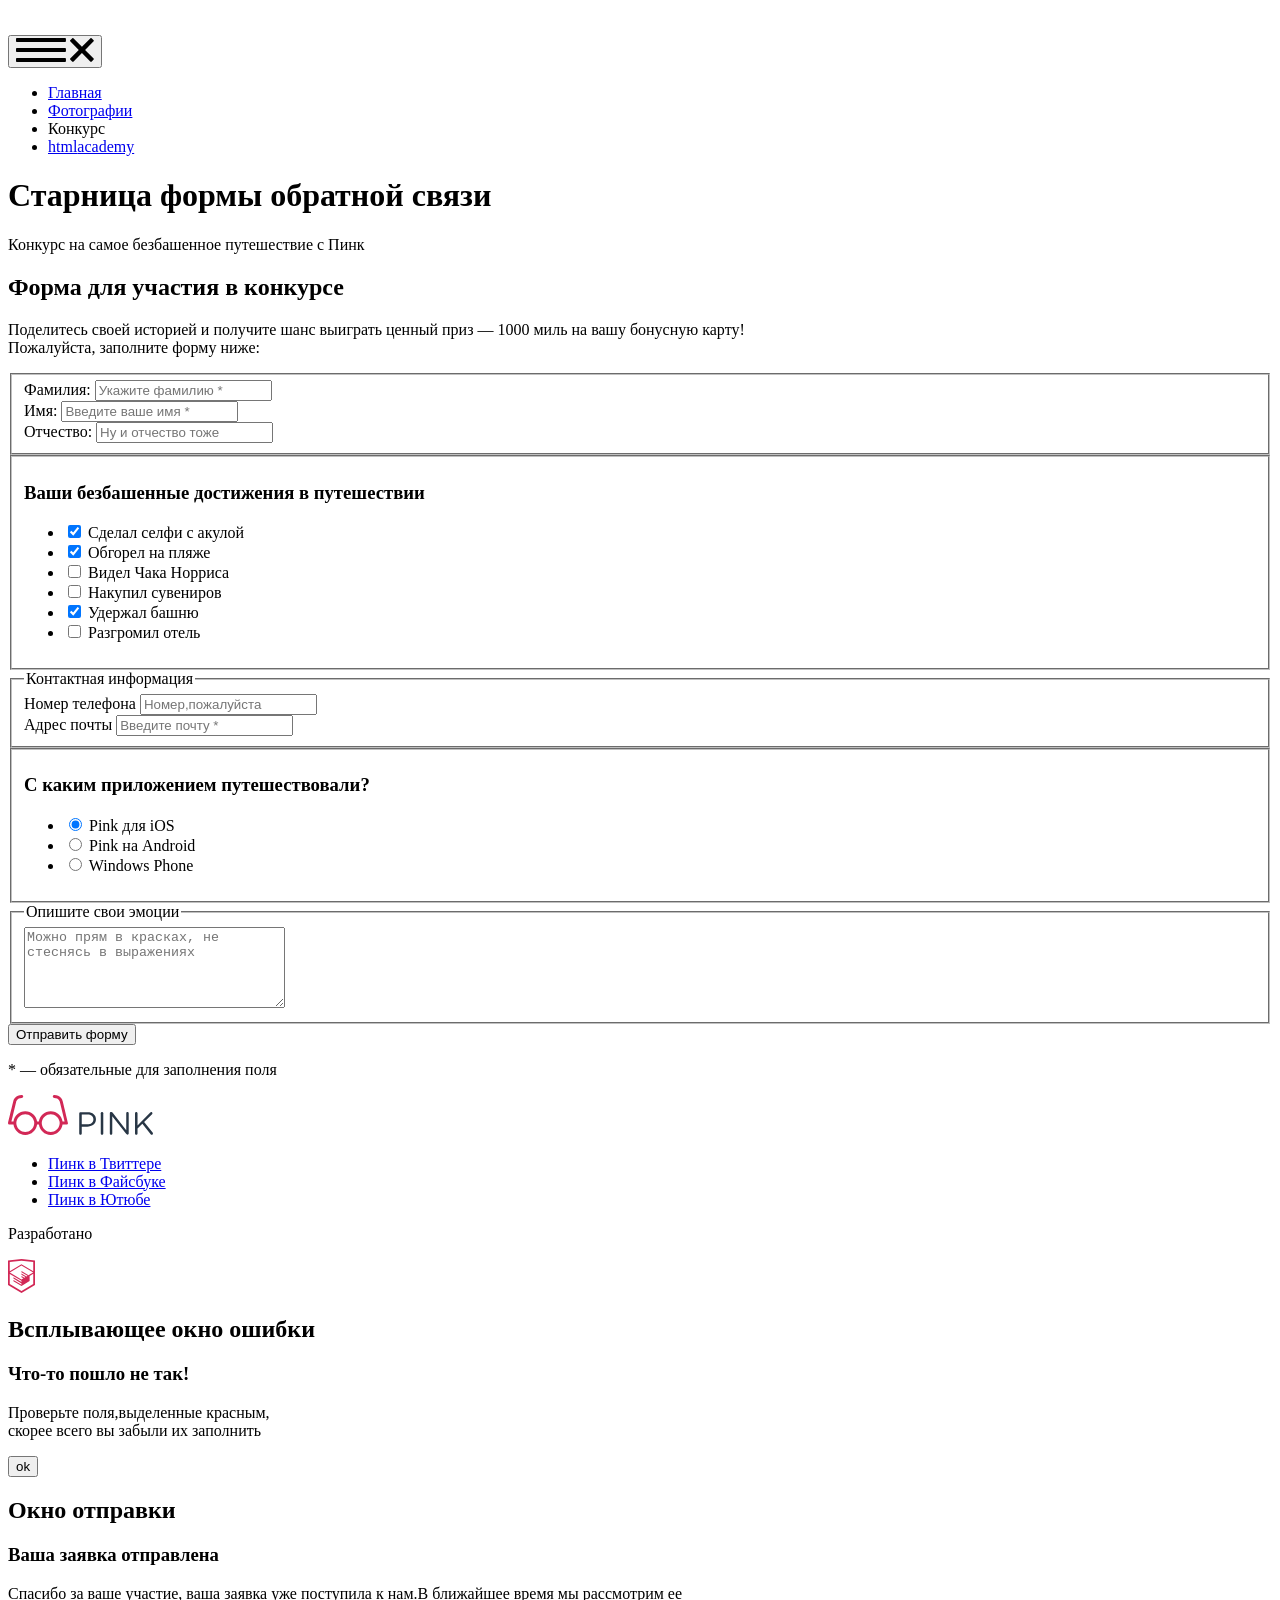
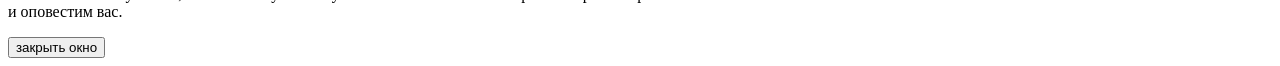
==== source/form.html @ fdbe0a0e "Ended working 0n module5-task2" ====
<!DOCTYPE html>
<html class="page" lang="ru">
    <head>
      <meta charset="UTF-8">
      <meta name="viewport" content="width=device-width, initial-scale=1">
      <title>Страница формы сайта фотоприложения для раскрашивания серых будней</title>
      <link rel="stylesheet" href="css/style.css">
    </head>
    <body class="page-body">
      <header class="page-header">
        <div class="page-header__wrapper">
          <nav class="main-nav main-nav--closed main-nav--nojs">
              <a class="main-nav__logo" href="index.html">
                <img class="page-header__img" src="img/logo-pink-white-mobile.svg" width="74" height="23" alt="Логотип Пинк сайта фотоприложения для раскрашивания серых будней">
              </a>
            <div class="main-nav__toggle-wrapper">
              <button class="main-nav__toggle" type="button">
                <svg class="mai-nav__svg main-nav__svg--burger" version="1.0" id="Layer_1" xmlns="http://www.w3.org/2000/svg" xmlns:xlink="http://www.w3.org/1999/xlink" x="0px" y="0px" width="49.945px" height="24.007px" viewBox="0 0 49.945 24.007" enable-background="new 0 0 49.945 24.007" xml:space="preserve">
                  <g id="miu">
                    <g id="editor_list_view_hambuger_menu_glyph">
                      <g>
                        <path id="path-1" d="M1.137,0C0.51,0,0,0.428,0,1.01v1.981c0,0.558,0.494,1.01,1.139,1.01h47.671 c0.628,0,1.138-0.428,1.138-1.01V1.01c0-0.558-0.494-1.01-1.138-1.01H1.137z M1.137,10.003C0.51,10.003,0,10.431,0,11.013v1.98 c0,0.557,0.494,1.01,1.139,1.01h47.671c0.628,0,1.138-0.428,1.138-1.01v-1.98c0-0.558-0.494-1.01-1.138-1.01H1.137z M1.137,20.005C0.51,20.005,0,20.434,0,21.016v1.981c0,0.557,0.494,1.01,1.139,1.01h47.671c0.628,0,1.138-0.428,1.138-1.01 v-1.981c0-0.558-0.494-1.011-1.138-1.011H1.137z"/>
                      </g>
                    </g>
                  </g>
                </svg>
                <svg class="main-nav__svg main-nav__svg--cross" version="1.0" id="Layer_1" xmlns="http://www.w3.org/2000/svg" xmlns:xlink="http://www.w3.org/1999/xlink" x="0px" y="0px" width="23.867px" height="23.867px" viewBox="0 0 23.867 23.867" enable-background="new 0 0 23.867 23.867" xml:space="preserve">
                  <path d="M15.087,11.933l8.56-8.559c0.293-0.293,0.293-0.768,0-1.061L21.554,0.22C21.414,0.079,21.223,0,21.023,0 c-0.199,0-0.391,0.079-0.529,0.22l-8.561,8.56l-8.56-8.56c-0.282-0.282-0.78-0.282-1.061,0L0.22,2.313 c-0.293,0.293-0.293,0.768,0,1.061l8.56,8.559l-8.56,8.559c-0.293,0.293-0.293,0.768,0,1.062l2.093,2.094 c0.141,0.142,0.331,0.22,0.53,0.22c0.199,0,0.39-0.078,0.53-0.22l8.561-8.56l8.56,8.56c0.141,0.142,0.332,0.22,0.53,0.22 c0.199,0,0.39-0.078,0.53-0.22l2.093-2.094c0.293-0.294,0.293-0.769,0-1.062L15.087,11.933z"/>
                </svg>
              </button>
            </div>
            <div class="main-nav__list-wrapper">
              <ul class="main-nav__list">
                  <li class="main-nav__item">
                    <a class="main-nav__link" href="index.html">Главная</a>
                  </li>
                  <li class="main-nav__item">
                    <a class="main-nav__link" href="photo.html">Фотографии</a>
                  </li>
                  <li class="main-nav__item">
                    <a class="main-nav__link main-nav__link--active">Конкурс</a>
                  </li>
                  <li class="main-nav__item">
                    <a class="main-nav__link" href="https://htmlacademy.ru/study"><abbr class="main-nav__abbreviation">html</abbr>academy</a>
                  </li>
              </ul>
            </div>
          </nav>
        </div>
      </header>
      <main class="page-main">
        <h1 class="visually-hidden"> Старница формы обратной связи</h1>
          <div class="page-main__intro intro intro-photo">
            <p class="intro__slogan intro-slogan-form">Конкурс на самое безбашенное путешествие с Пинк</p>
          </div>
          <section class="page-main__form-group">
              <div class="page-main__form-wrapper container">
                <h2 class="visually-hidden">Форма для участия в конкурсе</h2>
                <p class="page-main__text">Поделитесь своей историей и получите шанс выиграть ценный приз — 1000 миль на вашу бонусную карту!<br class="page-main__transfer"><span class="page-main__application">Пожалуйста, заполните форму ниже:</span></p>
                <form class="page-main__form form" action="https://echo.htmlacademy.ru" method="post">
                    <fieldset class="form__group">
                        <div class="form__division">
                          <label class="form__label" for="user-surname">Фамилия:</label>
                          <input class="form__input input-field" id="user-surname" type="text" name="user-surname" placeholder="Укажите фамилию *" required>
                        </div>
                        <div class="form__division">
                          <label class="form__label" for="user-name">Имя:</label>
                          <input class="form__input input-field" id="user-name" type="text" name="user-name" placeholder="Введите ваше имя *" required>
                        </div>
                        <div class="form__division">
                          <label class="form__label" for="second-name">Отчество:</label>
                          <input class="form__input input-field" id="second-name" type="text"  name="second-name" placeholder="Ну и отчество тоже">
                        </div>
                    </fieldset>
                    <fieldset class="form__checkbox">
                        <h3 class="form__legend"><span class="form__legend--bg">Ваши безбашенные достижения в путешествии</span></h3>
                        <ul class="form__checkbox-list">
                            <li class="form__checkbox-item">
                              <input class="form__checkbox-input visually-hidden" type="checkbox" id="did-selfi" checked>
                              <label class="form__checkbox-label" for="did-selfi">Сделал селфи с акулой</label>
                            </li>
                            <li class="form__checkbox-item">
                              <input class="form__checkbox-input visually-hidden" type="checkbox" name="text" id="tanned" checked>
                              <label class="form__checkbox-label" for="tanned">Обгорел на пляже</label>
                            </li>
                            <li class="form__checkbox-item">
                              <input class="form__checkbox-input visually-hidden" type="checkbox" name="text" id="saw-chak">
                              <label class="form__checkbox-label" for="saw-chak">Видел Чака Норриса</label>
                            </li>
                            <li class="form__checkbox-item">
                              <input class="form__checkbox-input visually-hidden" type="checkbox" name="text" id="bought-gifts">
                              <label class="form__checkbox-label" for="bought-gifts">Накупил сувениров</label>
                            </li>
                            <li class="form__checkbox-item">
                              <input class="form__checkbox-input visually-hidden" type="checkbox" name="text" id="kept-tower" checked>
                              <label class="form__checkbox-label" for="kept-tower">Удержал башню</label>
                            </li>
                            <li class="form__checkbox-item">
                              <input class="form__checkbox-input visually-hidden" type="checkbox" name="text" id="broke-hotel">
                              <label class="form__checkbox-label" for="broke-hotel">Разгромил отель</label>
                            </li>
                        </ul>
                    </fieldset>
                    <fieldset class="form__login">
                        <legend class="form__legend form__login-legend">Контактная информация</legend>
                        <div class="form__login-wrapper">
                          <div class="form__login-division">
                            <label class="form__login-label" for="phone-number">Номер телефона</label>
                            <input class="form__login-input input-field" id="phone-number" type="tel" name="phonenumber" placeholder="Номер,пожалуйста">
                          </div>
                          <div class="form__login-division">
                            <label class="form__login-label" for="email-address">Адрес почты</label>
                            <input class="form__login-input input-field" id="email-address" type="email" name="emailaddress" placeholder="Введите почту *" required>
                          </div>
                        </div>
                    </fieldset>
                    <fieldset class="form__radio">
                        <h3 class="form__legend"><span class="form__legend--bg">С каким приложением путешествовали?</span></h3>
                        <ul class="form__radio-list">
                            <li class="form__radio-item">
                              <input class="form__radio-input visually-hidden" type="radio" name="pink-app" id="pink-for-ios" checked>
                              <label class="form__radio-label" for="pink-for-ios">Pink для iOS</label>
                            </li>
                            <li class="form__radio-item">
                              <input class="form__radio-input visually-hidden" type="radio" name="pink-app" id="pink-android">
                              <label class="form__radio-label" for="pink-android">Pink на Android</label>
                            </li>
                            <li class="form__radio-item">
                              <input class="form__radio-input visually-hidden" type="radio" name="pink-app" id="windows-pink">
                              <label class="form__radio-label" for="windows-pink">Windows Phone</label>
                            </li>
                        </ul>
                    </fieldset>
                    <fieldset class="form__textarea">
                        <legend class="form__legend">Опишите свои эмоции</legend>
                        <textarea class="form__input-textarea" rows="5" cols="30" name="comment-field"  placeholder="Можно прям в красках, не стеснясь в выражениях"></textarea>
                    </fieldset>
                    <div class="form__button-wrapper">
                      <button class="form__button" type="submit">Отправить форму</button>
                      <p class="form__required">* — обязательные <span class="form__required-hidden">для заполнения</span> поля</p>
                    </div>
                </form>
              </div>
          </section>
      </main>
      <footer class="page-main__footer page-footer container">
          <div class="wrapper-bottom">
            <div class="page-footer__logo">
              <a class="page-footer__logo-link" href="#">
                <img class="page-footer__logo-img" src="img/logo-pink-blue-mobile.svg" width="145" height="40" alt="Логотип компании Пинк">
              </a>
            </div>
            <div class="social">
              <ul class="social__list">
                <li class="social__item">
                  <a class="social__link social__link--twitter" href="#">
                    <span class="visually-hidden">Пинк в Твиттере</span>
                  </a>
                </li>
                <li class="social__item">
                  <a class="social__link social__link--facebook" href="#">
                    <span class="visually-hidden">Пинк в Файсбуке</span>
                  </a>
                </li>
                <li class="social__item">
                  <a class="social__link social__link--youtube" href="#">
                    <span class="visually-hidden">Пинк в Ютюбе</span>
                  </a>
                </li>
              </ul>
            </div>
            <div class="page-footer__copyright copyright">
              <p class="copyright__text">Разработано</p>
              <a class="copyright__link" href="https://htmlacademy.ru/intensive/adaptive">
                <img class="copyright__img" src="img/htmlacademy-pink.svg" width="27" height="34" alt="Логотип htmlacademy">
              </a>
            </div>
          </div>
        </div>
      </footer>

      <section class="modal-popup modal-popup--failure">
        <h2 class="visually-hidden">Всплывающее окно ошибки</h2>
        <h3 class="modal-popup__title">Что-то пошло не так!</h3>
        <p class="modal-popup__text">Проверьте поля,выделенные красным,<br>скорее всего вы забыли их заполнить</p>
        <div class="modal-popup__wrapper modal-popup__wrapper--failure">
          <button class="modal-popup__button modal-popup__button--failure" type="button">ok</button>
        </div>
      </section>

      <section class="modal-popup modal-popup--success">
        <h2 class="visually-hidden">Окно отправки</h2>
        <h3 class="modal-popup__title modal-popup__title--success">Ваша заявка отправлена</h3>
        <p class="modal-popup__text modal-popup__text--success">Спасибо за ваше участие, ваша заявка уже поступила к нам.В ближайшее время мы рассмотрим ее <br>и оповестим вас.</p>
        <div class="modal-popup__wrapper modal-popup__wrapper--success">
          <button class="modal-popup__button" type="button">закрыть окно</button>
        </div>
      </section>
      <script src="js/script-menu.js"></script>
    </body>
</html>
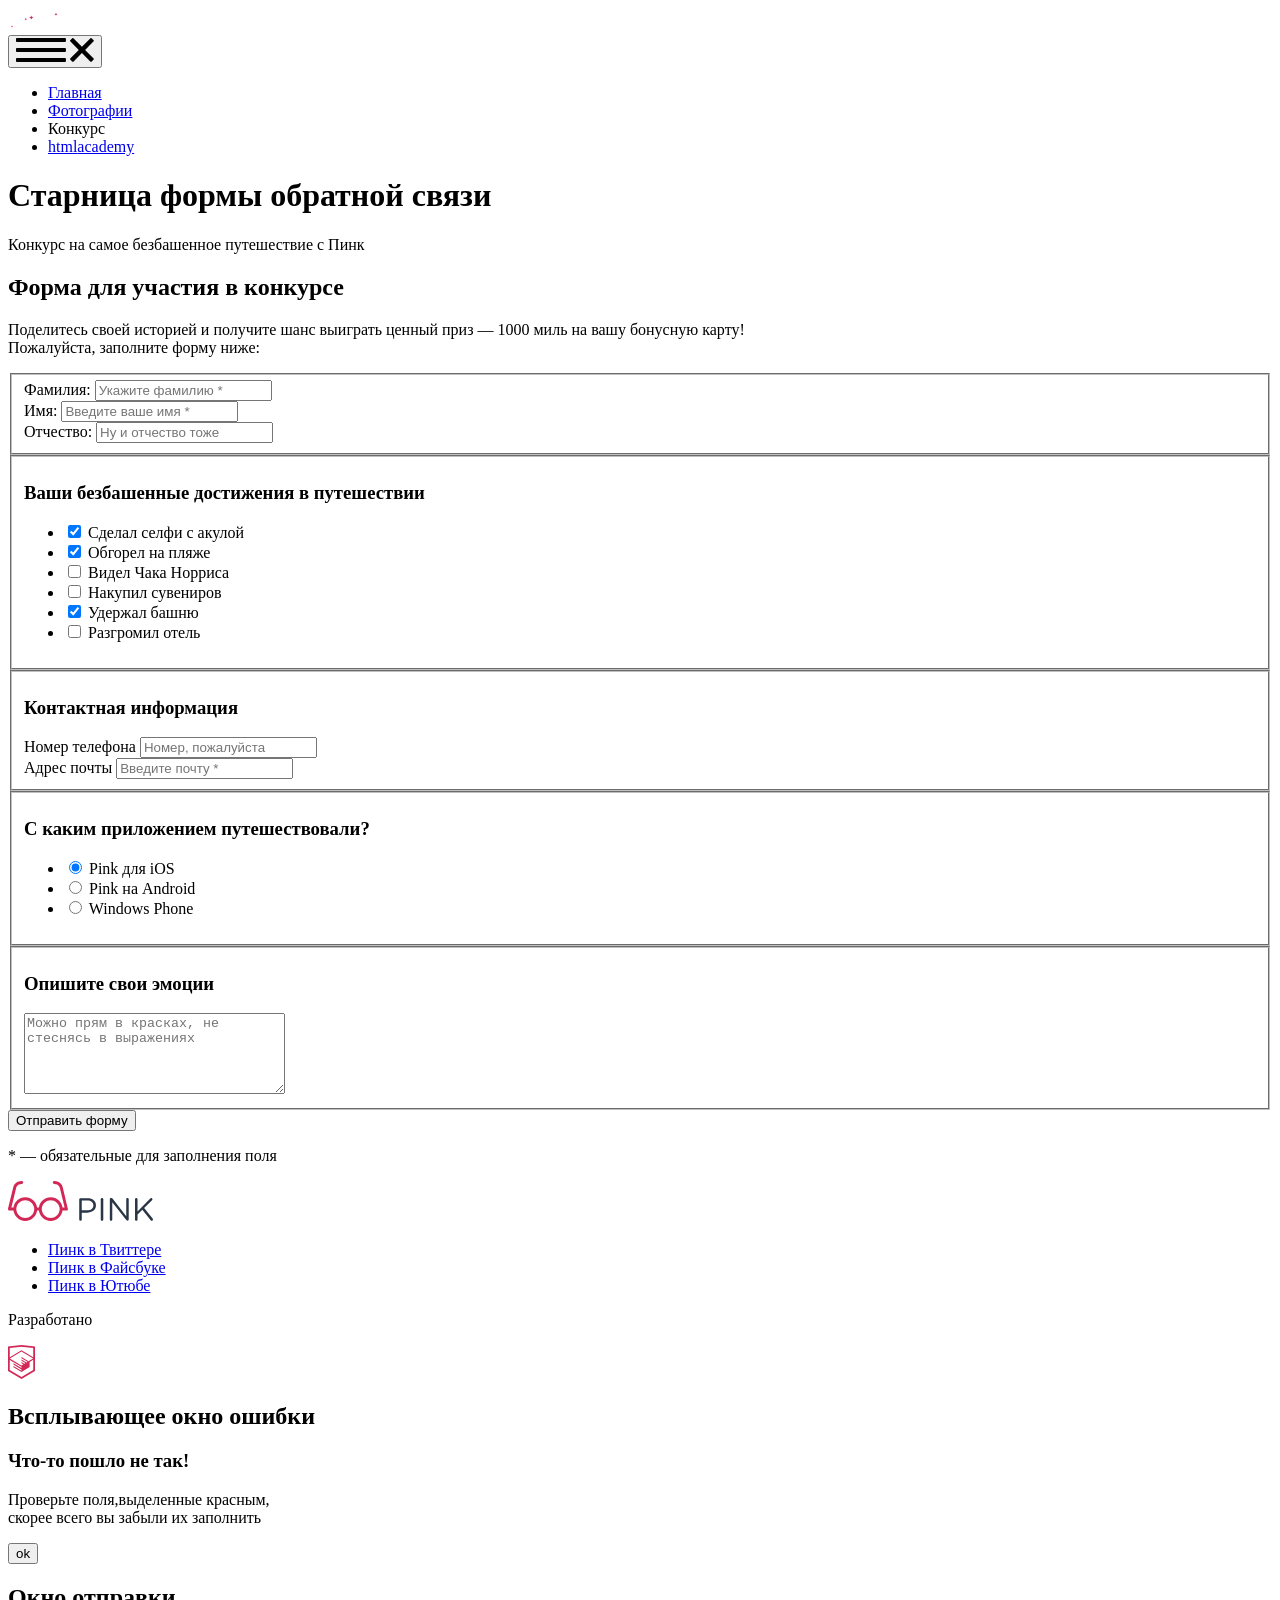
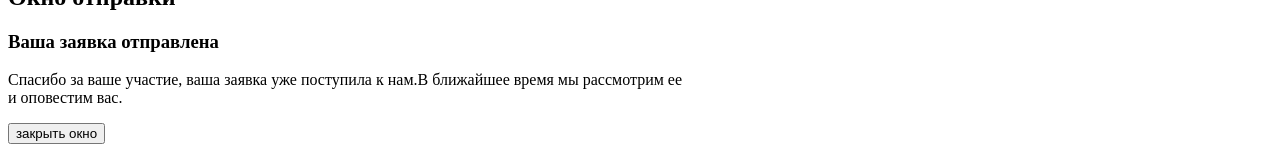
==== commit 565de5dd: "Started working on task6" ====
--- a/source/form.html
+++ b/source/form.html
@@ -10,9 +10,13 @@
       <header class="page-header">
         <div class="page-header__wrapper">
           <nav class="main-nav main-nav--closed main-nav--nojs">
-              <a class="main-nav__logo" href="index.html">
-                <img class="page-header__img" src="img/logo-pink-white-mobile.svg" width="74" height="23" alt="Логотип Пинк сайта фотоприложения для раскрашивания серых будней">
-              </a>
+            <a class="main-nav__logo">
+              <picture>
+                <source media="(min-width: 960px)" srcset="img/logo-pink-white-desktop.svg">
+                <source media="(min-width: 660px)" srcset="img/logo-pink-white-tablet.svg">
+                <img class="main-nav__logo-img" src="img/logo-pink-white-mobile.svg" width="74" height="23" alt="Логотип Пинк сайта фотоприложения для раскрашивания серых будней">
+              </picture>
+            </a>
             <div class="main-nav__toggle-wrapper">
               <button class="main-nav__toggle" type="button">
                 <svg class="mai-nav__svg main-nav__svg--burger" version="1.0" id="Layer_1" xmlns="http://www.w3.org/2000/svg" xmlns:xlink="http://www.w3.org/1999/xlink" x="0px" y="0px" width="49.945px" height="24.007px" viewBox="0 0 49.945 24.007" enable-background="new 0 0 49.945 24.007" xml:space="preserve">
@@ -102,11 +106,11 @@
                         </ul>
                     </fieldset>
                     <fieldset class="form__login">
-                        <legend class="form__legend form__login-legend">Контактная информация</legend>
+                        <h3 class="form__legend form__login-legend">Контактная информация</h3>
                         <div class="form__login-wrapper">
                           <div class="form__login-division">
                             <label class="form__login-label" for="phone-number">Номер телефона</label>
-                            <input class="form__login-input input-field" id="phone-number" type="tel" name="phonenumber" placeholder="Номер,пожалуйста">
+                            <input class="form__login-input input-field" id="phone-number" type="tel" name="phonenumber" placeholder="Номер, пожалуйста">
                           </div>
                           <div class="form__login-division">
                             <label class="form__login-label" for="email-address">Адрес почты</label>
@@ -132,7 +136,7 @@
                         </ul>
                     </fieldset>
                     <fieldset class="form__textarea">
-                        <legend class="form__legend">Опишите свои эмоции</legend>
+                        <h3 class="form__legend">Опишите свои эмоции</h3>
                         <textarea class="form__input-textarea" rows="5" cols="30" name="comment-field"  placeholder="Можно прям в красках, не стеснясь в выражениях"></textarea>
                     </fieldset>
                     <div class="form__button-wrapper">
@@ -143,7 +147,7 @@
               </div>
           </section>
       </main>
-      <footer class="page-main__footer page-footer container">
+      <footer class="page-footer container">
           <div class="wrapper-bottom">
             <div class="page-footer__logo">
               <a class="page-footer__logo-link" href="#">
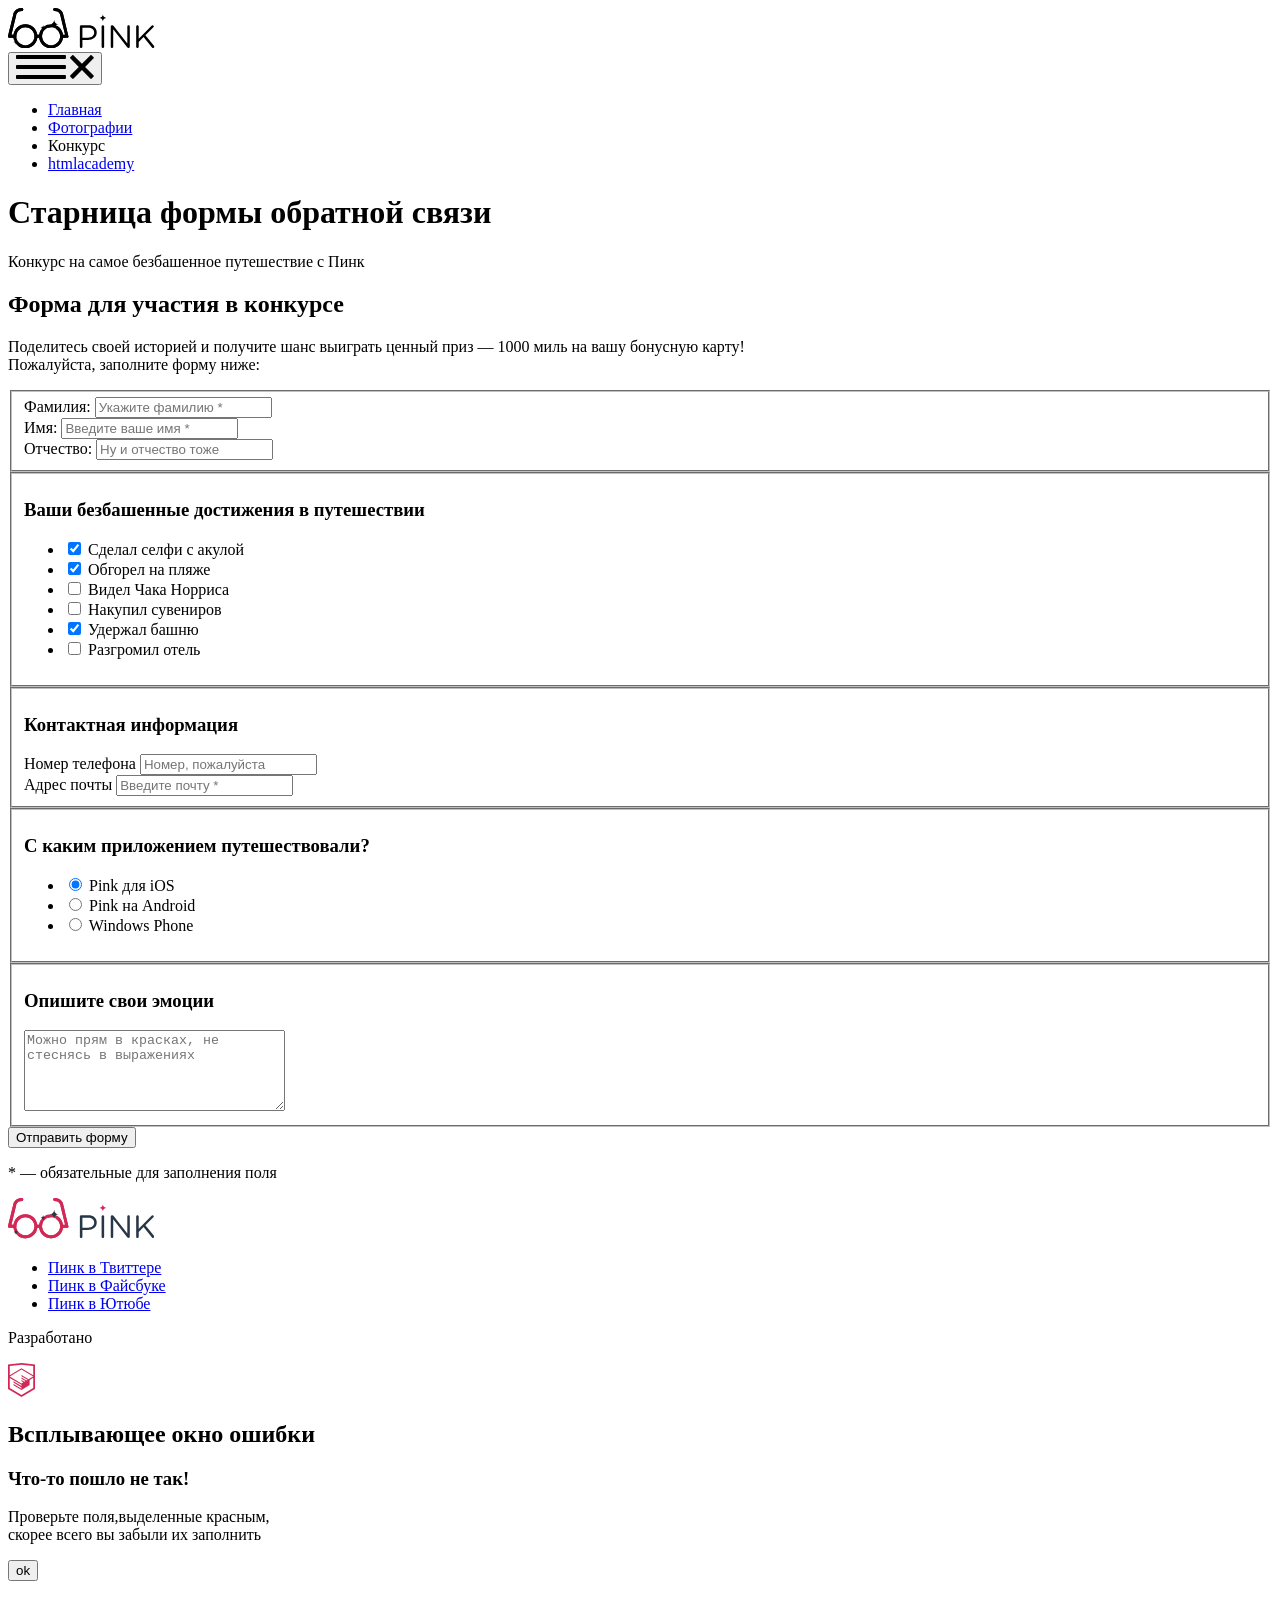
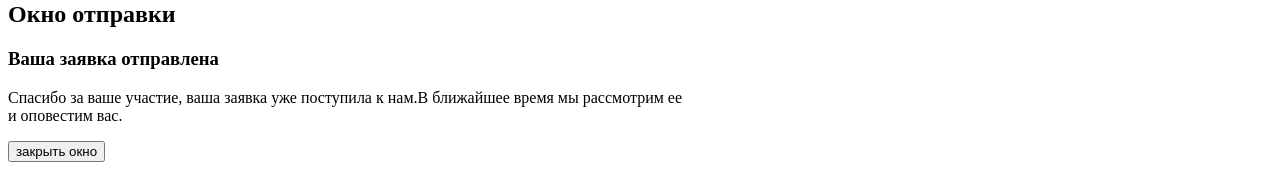
==== commit d09ef786: "Fixed main-nav logo svg" ====
--- a/source/form.html
+++ b/source/form.html
@@ -11,15 +11,34 @@
         <div class="page-header__wrapper">
           <nav class="main-nav main-nav--closed main-nav--nojs">
             <a class="main-nav__logo">
-              <picture>
-                <source media="(min-width: 960px)" srcset="img/logo-pink-white-desktop.svg">
-                <source media="(min-width: 660px)" srcset="img/logo-pink-white-tablet.svg">
-                <img class="main-nav__logo-img" src="img/logo-pink-white-mobile.svg" width="74" height="23" alt="Логотип Пинк сайта фотоприложения для раскрашивания серых будней">
-              </picture>
+              <svg class="logo" xmlns="http://www.w3.org/2000/svg" width="147" height="40" viewBox="0 0 147 40">
+                <g class="logo__sign">
+                  <path d="M71.874,18.661c0-0.708,0.58-1.288,1.256-1.288h7.18c5.087,0,8.436,2.704,8.436,7.146v0.064 c0,4.861-4.057,7.373-8.854,7.373h-5.475v6.825c0,0.708-0.58,1.288-1.288,1.288c-0.676,0-1.256-0.58-1.256-1.288V18.661z M79.988,29.641c3.734,0,6.182-1.996,6.182-4.959v-0.063c0-3.22-2.414-4.894-6.053-4.894h-5.699v9.917H79.988L79.988,29.641z"></path>
+                  <path d="M93.603,18.5c0-0.708,0.579-1.288,1.255-1.288c0.709,0,1.288,0.58,1.288,1.288v20.283 c0,0.708-0.579,1.287-1.288,1.287c-0.676,0-1.255-0.579-1.255-1.287V18.5z"></path>
+                  <path d="M102.744,18.532c0-0.676,0.58-1.256,1.256-1.256h0.354c0.58,0,0.935,0.29,1.288,0.74l13.684,17.45V18.468 c0-0.676,0.547-1.256,1.256-1.256c0.676,0,1.224,0.58,1.224,1.256v20.349c0,0.676-0.481,1.19-1.158,1.19h-0.129c-0.548,0-0.935-0.321-1.319-0.772l-13.975-17.868v17.45c0,0.676-0.547,1.256-1.256,1.256c-0.676,0-1.223-0.58-1.223-1.256V18.532 H102.744z"></path>
+                  <path d="M128.173,18.5c0-0.708,0.58-1.288,1.257-1.288c0.708,0,1.286,0.58,1.286,1.288v12.331l12.848-13.168 c0.29-0.257,0.579-0.451,0.998-0.451c0.676,0,1.225,0.612,1.225,1.256c0,0.354-0.162,0.644-0.42,0.901l-7.984,7.92l8.564,10.561 c0.225,0.291,0.354,0.547,0.354,0.935c0,0.676-0.578,1.288-1.286,1.288c-0.483,0-0.806-0.258-1.03-0.58l-8.402-10.463l-4.863,4.861 v4.894c0,0.708-0.578,1.288-1.286,1.288c-0.677,0-1.257-0.58-1.257-1.288V18.5H128.173z"></path>
+                </g>
+                <g class="logo__star">
+                  <path d="M98.498,9.875c-2.002,0-3.623-1.623-3.623-3.624c0,2.001-1.623,3.624-3.625,3.624 c2.002,0,3.625,1.623,3.625,3.624C94.875,11.498,96.496,9.875,98.498,9.875z"></path>
+                </g>
+                <g class="logo__glasses">
+                  <path class="logo__glasses" d="M60.498,28.266"></path>
+                  <path class="logo__glasses" d="M60.462,28.016c-0.002-0.009-5.175-21.365-5.175-21.365C54.926,4.303,52.694,0,46.688,0 c-0.829,0-1.5,0.671-1.5,1.5s0.671,1.5,1.5,1.5c4.856,0,5.575,3.729,5.639,4.143l4.767,19.701h-2.073 c-0.742-5.927-5.802-10.531-11.927-10.531s-11.186,4.604-11.927,10.531h-1.82c-0.741-5.927-5.802-10.531-11.927-10.531 S6.235,20.917,5.493,26.844H3.42L8.187,7.143C8.25,6.729,8.97,3,13.826,3c0.829,0,1.5-0.671,1.5-1.5S14.655,0,13.826,0 C7.82,0,5.588,4.303,5.227,6.651c0,0-5.173,21.356-5.175,21.365c-0.266,1.109,0.531,1.826,1.426,1.826 c0.012,0,0.023,0.004,0.036,0.004h3.982c0.741,5.926,5.802,10.53,11.927,10.53s11.185-4.604,11.927-10.53h1.814 c0.742,5.926,5.802,10.53,11.927,10.53s11.186-4.604,11.927-10.53H59c0.012,0,0.023-0.004,0.036-0.004 C59.931,29.842,60.728,29.125,60.462,28.016z M26.315,29.844c-0.715,4.272-4.421,7.531-8.896,7.531c-4.475,0-8.18-3.259-8.896-7.531 c-0.082-0.488-0.135-0.988-0.135-1.5s0.053-1.011,0.135-1.5c0.715-4.271,4.421-7.531,8.896-7.531c4.475,0,8.18,3.26,8.896,7.531 c0.082,0.489,0.135,0.988,0.135,1.5S26.397,29.355,26.315,29.844z M51.99,29.844c-0.716,4.272-4.421,7.531-8.896,7.531 c-4.475,0-8.181-3.259-8.896-7.531c-0.082-0.488-0.135-0.988-0.135-1.5s0.053-1.011,0.135-1.5c0.716-4.271,4.421-7.531,8.896-7.531 c4.475,0,8.181,3.26,8.896,7.531c0.082,0.489,0.135,0.988,0.135,1.5S52.072,29.355,51.99,29.844z"></path>
+                </g>
+                <g class="logo__glasses-crop">
+                  <path d="M43.094,19.313c0.246,0,0.489,0.014,0.73,0.033c-0.437-0.728-1.227-1.221-2.136-1.221 c-0.877,0-1.614-0.568-1.884-1.354c-0.727,0.208-1.425,0.482-2.089,0.816c0.062,0.017,0.122,0.038,0.188,0.038c1.104,0,2,0.896,2,2 c0,0.096-0.015,0.188-0.028,0.281C40.875,19.524,41.959,19.313,43.094,19.313z"></path>
+                  <path d="M60.462,28.016c-0.002-0.009-5.175-21.365-5.175-21.365C54.926,4.303,52.694,0,46.688,0 c-0.829,0-1.5,0.671-1.5,1.5s0.671,1.5,1.5,1.5c4.856,0,5.575,3.729,5.639,4.143l4.767,19.701h-2.073 c-0.445-3.557-2.453-6.628-5.305-8.522c-0.897,0.379-1.529,1.269-1.529,2.303c0,0.088-0.015,0.171-0.026,0.256 c1.991,1.358,3.415,3.489,3.829,5.964c0.082,0.489,0.135,0.988,0.135,1.5s-0.053,1.012-0.135,1.5 c-0.716,4.272-4.421,7.531-8.896,7.531c-4.475,0-8.181-3.259-8.896-7.531c-0.082-0.488-0.135-0.988-0.135-1.5 s0.053-1.011,0.135-1.5c0.147-0.878,0.427-1.711,0.808-2.483c-1.034-0.078-1.852-0.932-1.852-1.985 c0-0.189-0.077-0.357-0.192-0.489c-0.938,1.469-1.569,3.15-1.795,4.958h-1.82c-0.741-5.927-5.802-10.531-11.927-10.531 S6.235,20.917,5.493,26.844H3.42L8.187,7.143C8.25,6.729,8.97,3,13.826,3c0.829,0,1.5-0.671,1.5-1.5S14.655,0,13.826,0 C7.82,0,5.588,4.303,5.227,6.651c0,0-5.173,21.356-5.175,21.365c-0.266,1.109,0.531,1.826,1.426,1.826 c0.012,0,0.023,0.004,0.036,0.004h3.982c0.079,0.628,0.215,1.237,0.387,1.831c0.059-0.106,0.102-0.224,0.102-0.354 c0-1.104,0.896-2,2-2c0.166,0,0.324,0.025,0.478,0.063c-0.043-0.343-0.074-0.688-0.074-1.042c0-0.512,0.053-1.011,0.135-1.5 c0.715-4.271,4.421-7.531,8.896-7.531s8.18,3.26,8.896,7.531c0.082,0.489,0.135,0.988,0.135,1.5s-0.053,1.012-0.135,1.5 c-0.715,4.272-4.421,7.531-8.896,7.531c-2.022,0-3.883-0.67-5.386-1.794c-0.35,0.302-0.8,0.491-1.299,0.491 c-0.413,0-0.749,0.336-0.749,0.748c0,0.29-0.065,0.564-0.176,0.812c2.075,1.708,4.722,2.743,7.614,2.743 c6.125,0,11.185-4.604,11.927-10.53h1.814c0.742,5.926,5.802,10.53,11.927,10.53s11.186-4.604,11.927-10.53H59 c0.012,0,0.023-0.004,0.036-0.004C59.931,29.842,60.728,29.125,60.462,28.016z"></path>
+                </g>
+                <g class="logo__stars">
+                  <path d="M50.686,16.125c-2.485,0-4.499-2.014-4.499-4.499c0,2.485-2.014,4.499-4.499,4.499 c2.485,0,4.499,2.014,4.499,4.499C46.187,18.139,48.2,16.125,50.686,16.125z"></path>
+                  <path d="M37.904,19.626c-1.519,0-2.749-1.23-2.749-2.749c0,1.519-1.23,2.749-2.749,2.749 c1.519,0,2.749,1.229,2.749,2.749C35.155,20.855,36.386,19.626,37.904,19.626z"></path>
+                  <path d="M10.734,34.072c-1.519,0-2.749-1.23-2.749-2.75c0,1.52-1.23,2.75-2.749,2.75 c1.519,0,2.749,1.229,2.749,2.748C7.985,35.303,9.215,34.072,10.734,34.072z"></path>
+                </g>
+              </svg>
             </a>
             <div class="main-nav__toggle-wrapper">
               <button class="main-nav__toggle" type="button">
-                <svg class="mai-nav__svg main-nav__svg--burger" version="1.0" id="Layer_1" xmlns="http://www.w3.org/2000/svg" xmlns:xlink="http://www.w3.org/1999/xlink" x="0px" y="0px" width="49.945px" height="24.007px" viewBox="0 0 49.945 24.007" enable-background="new 0 0 49.945 24.007" xml:space="preserve">
+                <svg class="main-nav__svg main-nav__svg--burger" version="1.0" id="Layer_1" xmlns="http://www.w3.org/2000/svg" xmlns:xlink="http://www.w3.org/1999/xlink" x="0px" y="0px" width="49.945px" height="24.007px" viewBox="0 0 49.945 24.007" enable-background="new 0 0 49.945 24.007" xml:space="preserve">
                   <g id="miu">
                     <g id="editor_list_view_hambuger_menu_glyph">
                       <g>
@@ -77,7 +96,7 @@
                         </div>
                     </fieldset>
                     <fieldset class="form__checkbox">
-                        <h3 class="form__legend"><span class="form__legend--bg">Ваши безбашенные достижения в путешествии</span></h3>
+                        <h3 class="form__legend"><span class="form__legend-bg">Ваши безбашенные достижения в путешествии</span></h3>
                         <ul class="form__checkbox-list">
                             <li class="form__checkbox-item">
                               <input class="form__checkbox-input visually-hidden" type="checkbox" id="did-selfi" checked>
@@ -119,7 +138,7 @@
                         </div>
                     </fieldset>
                     <fieldset class="form__radio">
-                        <h3 class="form__legend"><span class="form__legend--bg">С каким приложением путешествовали?</span></h3>
+                        <h3 class="form__legend"><span class="form__legend-bg">С каким приложением путешествовали?</span></h3>
                         <ul class="form__radio-list">
                             <li class="form__radio-item">
                               <input class="form__radio-input visually-hidden" type="radio" name="pink-app" id="pink-for-ios" checked>
@@ -151,7 +170,39 @@
           <div class="wrapper-bottom">
             <div class="page-footer__logo">
               <a class="page-footer__logo-link" href="#">
-                <img class="page-footer__logo-img" src="img/logo-pink-blue-mobile.svg" width="145" height="40" alt="Логотип компании Пинк">
+                <svg class="logo-footer" xmlns="http://www.w3.org/2000/svg" xmlns:xlink="http://www.w3.org/1999/xlink" x="0px" y="0px" width="146.3px" height="40.375px" viewBox="0 0 146.3 40.375" enable-background="new 0 0 146.3 40.375" xml:space="preserve">
+                <g class="logo-footer__sign">
+                  <path fill="#283645" d="M71.874,18.661c0-0.708,0.58-1.288,1.256-1.288h7.18c5.087,0,8.436,2.704,8.436,7.146v0.063 c0,4.86-4.057,7.373-8.854,7.373h-5.475v6.825c0,0.708-0.58,1.287-1.289,1.287c-0.676,0-1.256-0.58-1.256-1.287L71.874,18.661 L71.874,18.661z M79.988,29.641c3.734,0,6.182-1.996,6.182-4.959v-0.062c0-3.221-2.414-4.894-6.053-4.894h-5.699v9.917h5.57V29.641 z"/>
+                  <path fill="#283645" d="M93.603,18.5c0-0.708,0.579-1.288,1.255-1.288c0.709,0,1.288,0.58,1.288,1.288v20.283 c0,0.708-0.579,1.287-1.288,1.287c-0.676,0-1.255-0.579-1.255-1.287V18.5z"/>
+                  <path fill="#283645" d="M102.744,18.532c0-0.676,0.58-1.256,1.256-1.256h0.354c0.58,0,0.935,0.29,1.288,0.74l13.684,17.45V18.468 c0-0.676,0.547-1.256,1.256-1.256c0.676,0,1.225,0.58,1.225,1.256v20.349c0,0.677-0.48,1.19-1.158,1.19h-0.129 c-0.548,0-0.936-0.321-1.318-0.772l-13.976-17.867v17.449c0,0.677-0.547,1.257-1.257,1.257c-0.676,0-1.223-0.58-1.223-1.257V18.532 H102.744z"/>
+                  <path fill="#283645" d="M128.173,18.5c0-0.708,0.58-1.288,1.257-1.288c0.708,0,1.286,0.58,1.286,1.288v12.331l12.848-13.168 c0.29-0.257,0.579-0.451,0.998-0.451c0.676,0,1.225,0.612,1.225,1.256c0,0.354-0.162,0.644-0.42,0.901l-7.984,7.92l8.564,10.561 c0.225,0.291,0.354,0.547,0.354,0.936c0,0.676-0.577,1.288-1.285,1.288c-0.482,0-0.807-0.259-1.03-0.58l-8.401-10.464l-4.863,4.861 v4.895c0,0.708-0.578,1.288-1.286,1.288c-0.677,0-1.257-0.58-1.257-1.288V18.5H128.173z"/>
+                </g>
+                <g class="logo-footer__star">
+                  <path fill="#D22856" d="M98.498,9.875c-2.002,0-3.623-1.623-3.623-3.624c0,2.001-1.623,3.624-3.625,3.624 c2.002,0,3.625,1.623,3.625,3.624C94.875,11.498,96.496,9.875,98.498,9.875z"/>
+                </g>
+                <g>
+                  <path fill="#D22856" d="M43.094,19.313c0.246,0,0.489,0.014,0.73,0.033c-0.437-0.728-1.227-1.221-2.136-1.221 c-0.877,0-1.614-0.568-1.884-1.354c-0.727,0.208-1.425,0.482-2.089,0.816c0.062,0.017,0.122,0.038,0.188,0.038c1.104,0,2,0.896,2,2 c0,0.096-0.015,0.188-0.028,0.281C40.875,19.524,41.959,19.313,43.094,19.313z"/>
+                  <path fill="#D22856" d="M60.462,28.016c-0.002-0.009-5.175-21.365-5.175-21.365C54.926,4.303,52.694,0,46.688,0 c-0.829,0-1.5,0.671-1.5,1.5s0.671,1.5,1.5,1.5c4.856,0,5.575,3.729,5.639,4.143l4.767,19.701h-2.073 c-0.445-3.557-2.453-6.628-5.305-8.522c-0.897,0.379-1.529,1.269-1.529,2.303c0,0.088-0.015,0.171-0.026,0.256 c1.991,1.358,3.415,3.489,3.829,5.965c0.082,0.488,0.135,0.987,0.135,1.5c0,0.512-0.053,1.012-0.135,1.5 c-0.716,4.271-4.421,7.53-8.896,7.53c-4.475,0-8.181-3.259-8.896-7.53c-0.082-0.488-0.135-0.988-0.135-1.5 c0-0.513,0.053-1.012,0.135-1.5c0.147-0.879,0.427-1.712,0.808-2.484c-1.034-0.077-1.852-0.932-1.852-1.984 c0-0.189-0.077-0.357-0.192-0.488c-0.938,1.469-1.569,3.149-1.795,4.957h-1.82c-0.741-5.927-5.802-10.531-11.927-10.531 S6.235,20.917,5.493,26.844H3.42L8.187,7.143C8.25,6.729,8.97,3,13.826,3c0.829,0,1.5-0.671,1.5-1.5S14.655,0,13.826,0 C7.82,0,5.588,4.303,5.227,6.651c0,0-5.173,21.356-5.175,21.365c-0.266,1.109,0.531,1.826,1.426,1.826 c0.012,0,0.023,0.004,0.036,0.004h3.982c0.079,0.629,0.215,1.237,0.387,1.831c0.059-0.106,0.102-0.224,0.102-0.354 c0-1.104,0.896-2,2-2c0.166,0,0.324,0.024,0.478,0.062c-0.043-0.343-0.074-0.688-0.074-1.042c0-0.512,0.053-1.011,0.135-1.5 c0.715-4.271,4.421-7.531,8.896-7.531s8.18,3.26,8.896,7.531c0.082,0.489,0.135,0.988,0.135,1.5s-0.053,1.012-0.135,1.5 c-0.715,4.272-4.421,7.531-8.896,7.531c-2.022,0-3.883-0.67-5.386-1.794c-0.35,0.302-0.8,0.491-1.299,0.491 c-0.413,0-0.749,0.336-0.749,0.748c0,0.289-0.065,0.563-0.176,0.812c2.075,1.708,4.722,2.743,7.614,2.743 c6.125,0,11.185-4.604,11.927-10.529h1.814c0.742,5.926,5.802,10.529,11.927,10.529s11.186-4.604,11.927-10.529H59 c0.012,0,0.023-0.005,0.036-0.005C59.931,29.842,60.728,29.125,60.462,28.016z"/>
+                </g>
+                <g class="logo-footer__glasses">
+                  <path fill="#D22856" d="M60.462,28.016c-0.002-0.009-5.175-21.365-5.175-21.365C54.926,4.303,52.694,0,46.688,0 c-0.829,0-1.5,0.671-1.5,1.5s0.671,1.5,1.5,1.5c4.856,0,5.575,3.729,5.639,4.143l4.767,19.701h-2.073 c-0.742-5.927-5.802-10.531-11.927-10.531s-11.186,4.604-11.927,10.531h-1.82c-0.741-5.927-5.802-10.531-11.927-10.531 S6.235,20.917,5.493,26.844H3.42L8.187,7.143C8.25,6.729,8.97,3,13.826,3c0.829,0,1.5-0.671,1.5-1.5S14.655,0,13.826,0 C7.82,0,5.588,4.303,5.227,6.651c0,0-5.173,21.356-5.175,21.365c-0.266,1.109,0.531,1.826,1.426,1.826 c0.012,0,0.023,0.004,0.036,0.004h3.982c0.741,5.926,5.802,10.53,11.927,10.53s11.185-4.604,11.927-10.53h1.814 c0.742,5.926,5.802,10.53,11.927,10.53s11.186-4.604,11.927-10.53H59c0.012,0,0.023-0.004,0.036-0.004 C59.931,29.842,60.728,29.125,60.462,28.016z M26.315,29.844c-0.715,4.272-4.421,7.531-8.896,7.531s-8.18-3.259-8.896-7.531 c-0.082-0.488-0.135-0.988-0.135-1.5s0.053-1.011,0.135-1.5c0.715-4.271,4.421-7.531,8.896-7.531s8.18,3.26,8.896,7.531 c0.082,0.489,0.135,0.988,0.135,1.5S26.397,29.355,26.315,29.844z M51.99,29.844c-0.716,4.272-4.421,7.531-8.896,7.531 c-4.475,0-8.181-3.259-8.896-7.531c-0.082-0.488-0.135-0.988-0.135-1.5s0.053-1.011,0.135-1.5c0.716-4.271,4.421-7.531,8.896-7.531 c4.475,0,8.181,3.26,8.896,7.531c0.082,0.489,0.135,0.988,0.135,1.5S52.072,29.355,51.99,29.844z"/>
+                </g>
+                <g class="logo-footer__stars">
+                  <g>
+                    <path fill="#283645" d="M50.686,16.125c-2.485,0-4.499-2.014-4.499-4.499c0,2.485-2.014,4.499-4.499,4.499 c2.485,0,4.499,2.014,4.499,4.499C46.187,18.139,48.2,16.125,50.686,16.125z"/>
+                  </g>
+                </g>
+                <g class="logo-footer__stars">
+                  <g>
+                    <path fill="#283645" d="M37.904,19.626c-1.519,0-2.749-1.23-2.749-2.749c0,1.519-1.23,2.749-2.749,2.749 c1.519,0,2.749,1.229,2.749,2.749C35.155,20.855,36.386,19.626,37.904,19.626z"/>
+                  </g>
+                </g>
+                <g class="logo-footer__stars">
+                  <g>
+                    <path fill="#283645" d="M10.734,34.072c-1.519,0-2.749-1.23-2.749-2.75c0,1.52-1.23,2.75-2.749,2.75 c1.519,0,2.749,1.229,2.749,2.748C7.985,35.303,9.215,34.072,10.734,34.072z"/>
+                  </g>
+                </g>
+              </svg>
               </a>
             </div>
             <div class="social">
@@ -176,7 +227,9 @@
             <div class="page-footer__copyright copyright">
               <p class="copyright__text">Разработано</p>
               <a class="copyright__link" href="https://htmlacademy.ru/intensive/adaptive">
-                <img class="copyright__img" src="img/htmlacademy-pink.svg" width="27" height="34" alt="Логотип htmlacademy">
+                <svg class="copyright__svg copyright__svg--academy" width="27" height="34" viewBox="0 0 27 34" fill="none" xmlns="http://www.w3.org/2000/svg">
+                <path d="M13.6426 0.0157537L13.5 0L0 1.40733V26.0129L13.5 34L27 26.0129V1.40733L13.6426 0.0157537ZM25.2344 25.0151L13.5 31.9573L1.76561 25.0151V14.9293L13.4507 21.8451L13.4701 23.0984L5.45351 18.3548L5.44295 19.5801L13.4894 24.3885L13.5088 25.675L5.46408 20.9174L5.45351 22.1427L13.5 26.9511L21.6239 22.1182V20.8929V16.909L25.2432 14.7595L25.2344 25.0151ZM25.2344 13.4519L22.0147 15.3319L20.5325 16.2071L13.4666 12.0201L13.456 13.2454L19.4957 16.818L19.4429 16.8495L19.3126 16.9247L18.4536 17.4166L13.4666 14.4689L13.456 15.6942L17.3921 18.0222L16.4591 18.6314L16.438 18.6436L13.4666 16.902L13.456 18.1273L15.4029 19.2615L13.4155 20.4483L1.7973 13.5762L13.4349 6.61831L25.2344 13.4519ZM25.2344 12.2266L13.4401 5.31075L1.76561 12.2196V2.9897L13.5 1.76442L25.2344 2.9897V12.2266Z" fill="#D22856"/>
+                </svg>
               </a>
             </div>
           </div>
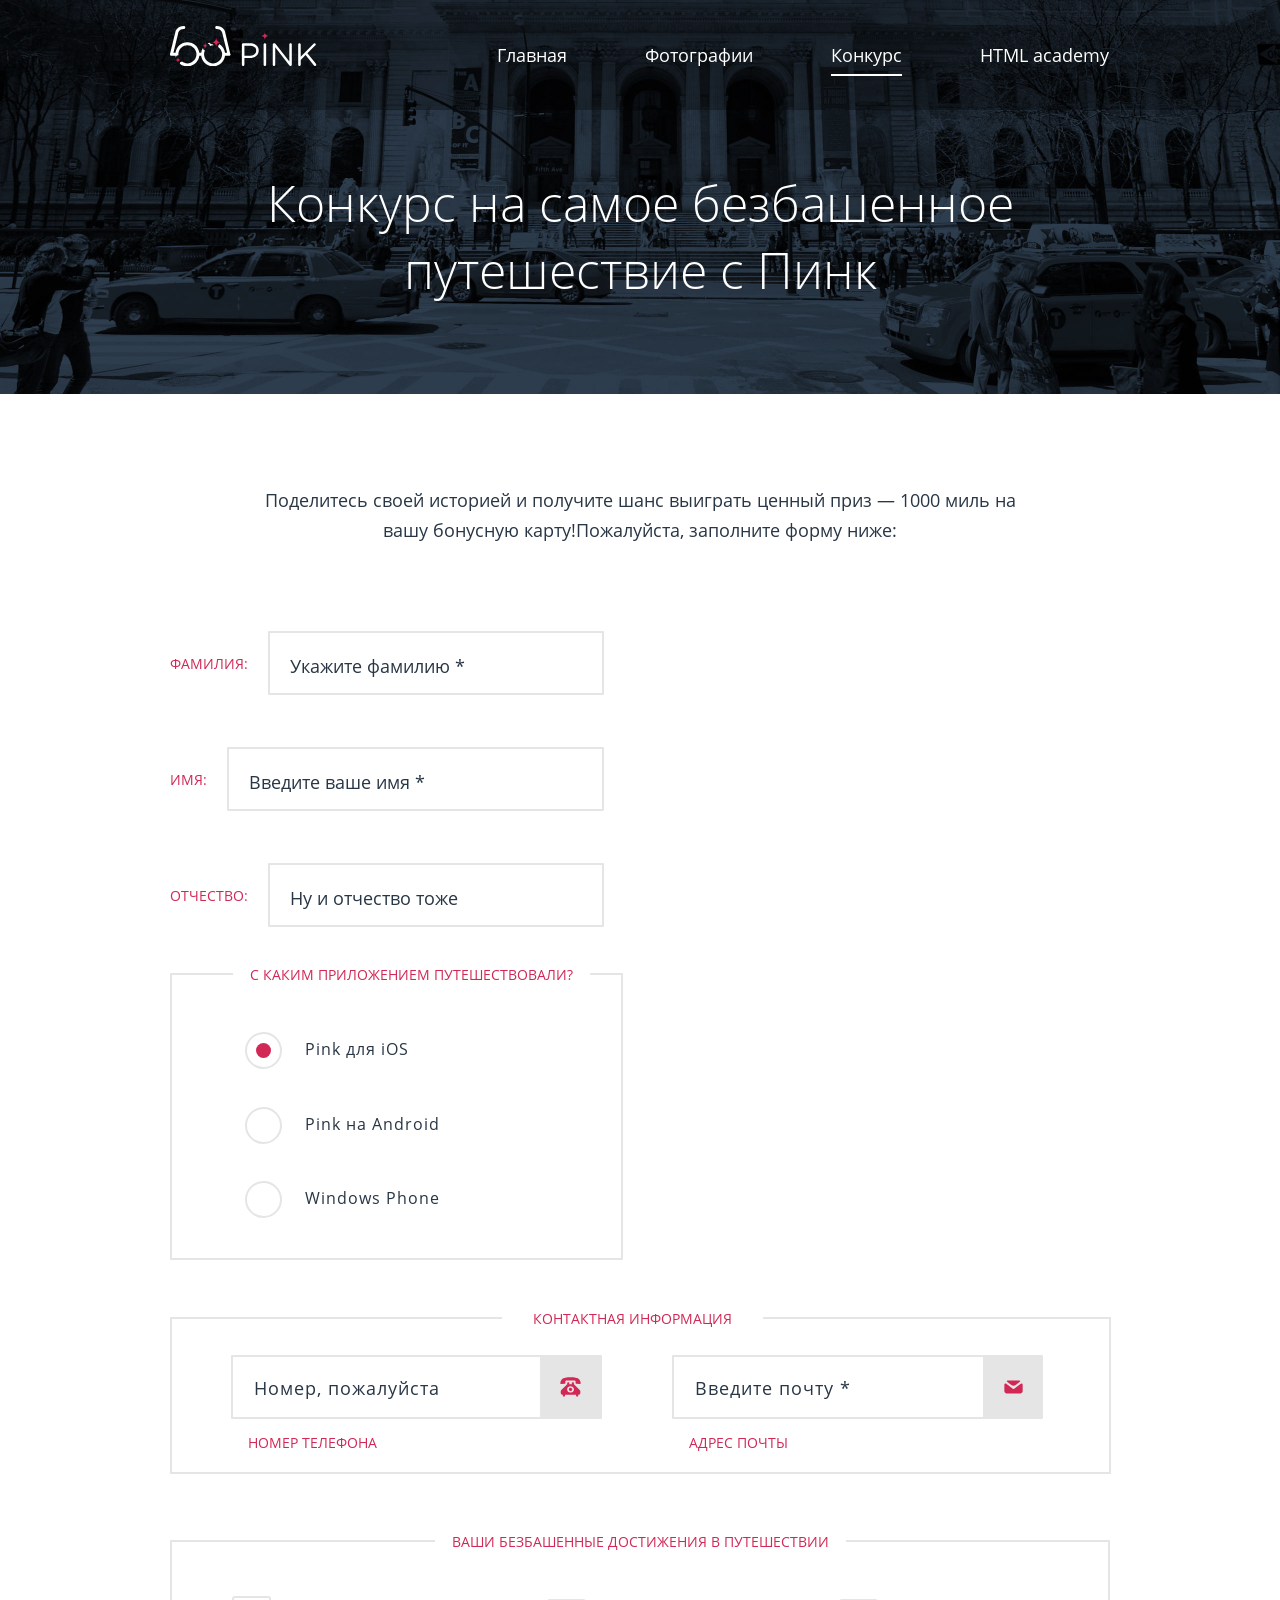
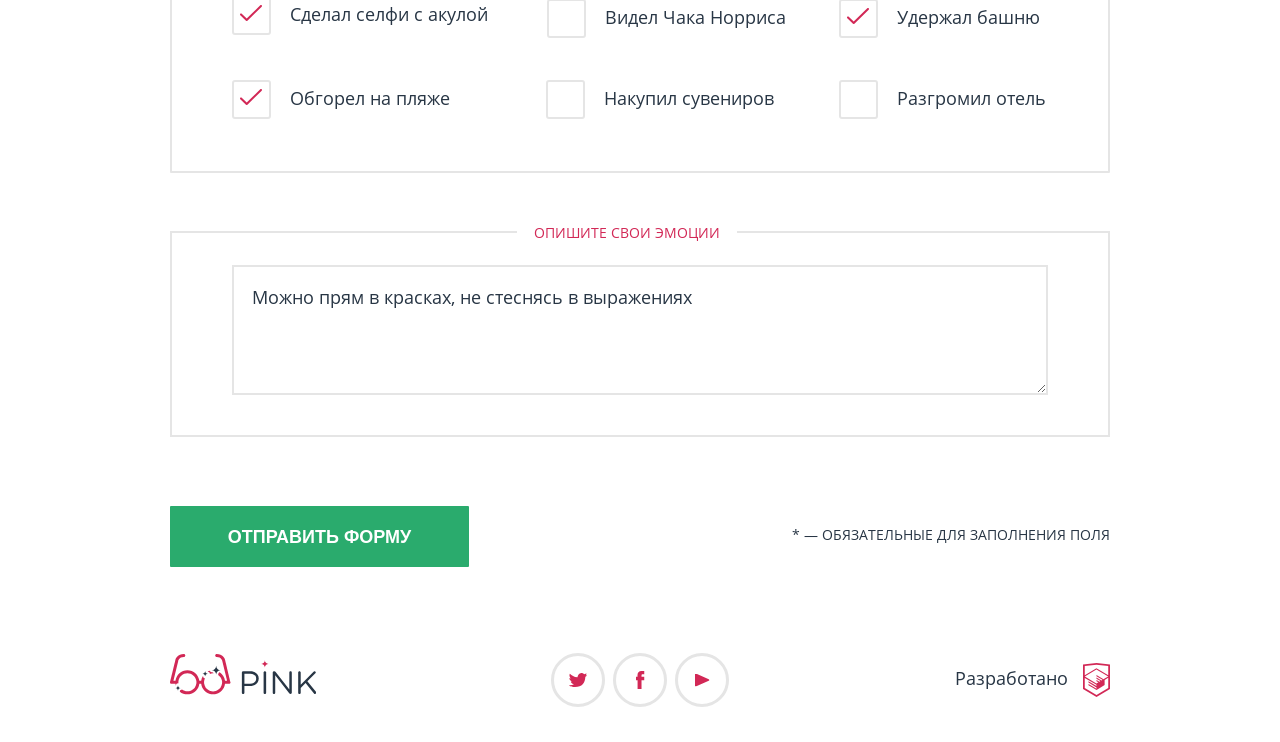
==== commit 94db3944: "Checking mistakes" ====
--- a/source/form.html
+++ b/source/form.html
@@ -10,7 +10,7 @@
       <header class="page-header">
         <div class="page-header__wrapper">
           <nav class="main-nav main-nav--closed main-nav--nojs">
-            <a class="main-nav__logo">
+            <a class="main-nav__logo" href="index.html">
               <svg class="logo" xmlns="http://www.w3.org/2000/svg" width="147" height="40" viewBox="0 0 147 40">
                 <g class="logo__sign">
                   <path d="M71.874,18.661c0-0.708,0.58-1.288,1.256-1.288h7.18c5.087,0,8.436,2.704,8.436,7.146v0.064 c0,4.861-4.057,7.373-8.854,7.373h-5.475v6.825c0,0.708-0.58,1.288-1.288,1.288c-0.676,0-1.256-0.58-1.256-1.288V18.661z M79.988,29.641c3.734,0,6.182-1.996,6.182-4.959v-0.063c0-3.22-2.414-4.894-6.053-4.894h-5.699v9.917H79.988L79.988,29.641z"></path>
@@ -38,7 +38,7 @@
             </a>
             <div class="main-nav__toggle-wrapper">
               <button class="main-nav__toggle" type="button">
-                <svg class="main-nav__svg main-nav__svg--burger" version="1.0" id="Layer_1" xmlns="http://www.w3.org/2000/svg" xmlns:xlink="http://www.w3.org/1999/xlink" x="0px" y="0px" width="49.945px" height="24.007px" viewBox="0 0 49.945 24.007" enable-background="new 0 0 49.945 24.007" xml:space="preserve">
+                <svg class="main-nav__svg main-nav__svg--burger" xmlns="http://www.w3.org/2000/svg" xmlns:xlink="http://www.w3.org/1999/xlink" x="0px" y="0px" width="49.945px" height="24.007px" viewBox="0 0 49.945 24.007" enable-background="new 0 0 49.945 24.007" xml:space="preserve">
                   <g id="miu">
                     <g id="editor_list_view_hambuger_menu_glyph">
                       <g>
@@ -47,7 +47,7 @@
                     </g>
                   </g>
                 </svg>
-                <svg class="main-nav__svg main-nav__svg--cross" version="1.0" id="Layer_1" xmlns="http://www.w3.org/2000/svg" xmlns:xlink="http://www.w3.org/1999/xlink" x="0px" y="0px" width="23.867px" height="23.867px" viewBox="0 0 23.867 23.867" enable-background="new 0 0 23.867 23.867" xml:space="preserve">
+                <svg class="main-nav__svg main-nav__svg--cross" xmlns="http://www.w3.org/2000/svg" xmlns:xlink="http://www.w3.org/1999/xlink" x="0px" y="0px" width="23.867px" height="23.867px" viewBox="0 0 23.867 23.867" enable-background="new 0 0 23.867 23.867" xml:space="preserve">
                   <path d="M15.087,11.933l8.56-8.559c0.293-0.293,0.293-0.768,0-1.061L21.554,0.22C21.414,0.079,21.223,0,21.023,0 c-0.199,0-0.391,0.079-0.529,0.22l-8.561,8.56l-8.56-8.56c-0.282-0.282-0.78-0.282-1.061,0L0.22,2.313 c-0.293,0.293-0.293,0.768,0,1.061l8.56,8.559l-8.56,8.559c-0.293,0.293-0.293,0.768,0,1.062l2.093,2.094 c0.141,0.142,0.331,0.22,0.53,0.22c0.199,0,0.39-0.078,0.53-0.22l8.561-8.56l8.56,8.56c0.141,0.142,0.332,0.22,0.53,0.22 c0.199,0,0.39-0.078,0.53-0.22l2.093-2.094c0.293-0.294,0.293-0.769,0-1.062L15.087,11.933z"/>
                 </svg>
               </button>
@@ -233,7 +233,6 @@
               </a>
             </div>
           </div>
-        </div>
       </footer>
 
       <section class="modal-popup modal-popup--failure">
--- a/source/css/style.css
+++ b/source/css/style.css
@@ -0,0 +1,3987 @@
+/* Variables */
+/* Color */
+/* Viewports*/
+body {
+  margin: 0;
+  padding: 0;
+  font-family: "OpenSans", "Arial", sans-serif;
+  font-size: 16px;
+  font-weight: 400;
+  line-height: 24px;
+  color: #283645;
+  background-color: #FFFFFF;
+}
+*,
+*::before,
+*::after {
+  box-sizing: border-box;
+}
+a {
+  text-decoration: none;
+}
+.visually-hidden {
+  position: absolute;
+  width: 1px;
+  height: 1px;
+  margin: -1px;
+  padding: 0;
+  border: 0;
+  white-space: nowrap;
+  -webkit-clip-path: inset(100%);
+          clip-path: inset(100%);
+  clip: rect(0 0 0 0);
+  overflow: hidden;
+}
+@font-face {
+  font-family: "OpenSans";
+  src: url("../fonts/opensanslight.woff2") format("woff2"), url("../fonts/opensanslight.woff") format("woff");
+  font-weight: 300;
+  font-style: normal;
+  font-display: swap;
+}
+@font-face {
+  font-family: "OpenSans";
+  src: url("../fonts/opensans.woff2") format("woff2"), url("../fonts/opensans.woff") format("woff");
+  font-weight: 400;
+  font-style: normal;
+  font-display: swap;
+}
+@font-face {
+  font-family: "OpenSans";
+  src: url("../fonts/opensansbold.woff2") format("woff2"), url("../fonts/opensansbold.woff") format("woff");
+  font-weight: 700;
+  font-style: normal;
+  font-display: swap;
+}
+.container {
+  width: 280px;
+  margin: 0 auto;
+}
+@media (min-width: 660px) {
+  .container {
+    width: 660px;
+    padding-left: 20px;
+    padding-right: 20px;
+  }
+}
+@media (min-width: 960px) {
+  .container {
+    width: 960px;
+    padding-left: 10px;
+    padding-right: 10px;
+  }
+}
+.page-header {
+  position: relative;
+  min-height: 66px;
+  margin: 0;
+  z-index: 1500;
+  background-color: rgba(0, 0, 0, 0.3);
+}
+.page-header__wrapper {
+  padding: 0 20px;
+}
+@media (min-width: 960px) {
+  .page-header__wrapper {
+    width: 960px;
+    margin: 0 auto;
+    padding-left: 0;
+    padding-right: 0;
+  }
+}
+.page-header__logo {
+  display: inline-block;
+  margin-bottom: 20px;
+  padding-top: 23px;
+  vertical-align: middle;
+  text-decoration: none;
+}
+.main-nav {
+  position: relative;
+  margin-left: -20px;
+  margin-right: -20px;
+  color: #FFFFFF;
+}
+@media (min-width: 660px) {
+  .main-nav {
+    min-height: 110px;
+  }
+}
+@media (min-width: 960px) {
+  .main-nav {
+    display: flex;
+    justify-content: space-between;
+    margin-left: 0;
+    margin-right: 0;
+  }
+}
+.main-nav__toggle-wrapper {
+  position: absolute;
+  top: 13px;
+  right: 8px;
+}
+.main-nav__toggle {
+  display: flex;
+  justify-content: center;
+  align-items: center;
+  position: relative;
+  width: 50px;
+  height: 40px;
+  margin-top: 4px;
+  margin-right: 12px;
+  padding: 0;
+  border: none;
+  background-color: transparent;
+  cursor: pointer;
+  outline: none;
+}
+@media (min-width: 660px) {
+  .main-nav__toggle {
+    position: relative;
+    margin-top: 20px;
+  }
+}
+@media (min-width: 960px) {
+  .main-nav__toggle {
+    display: none;
+  }
+}
+.main-nav--closed .main-nav__list-wrapper {
+  display: none;
+}
+@media (min-width: 960px) {
+  .main-nav--closed .main-nav__list-wrapper {
+    display: flex;
+  }
+}
+.main-nav__list {
+  margin: 0;
+  padding: 0;
+  list-style: none;
+  text-align: center;
+}
+@media (min-width: 660px) {
+  .main-nav__list {
+    display: block;
+    margin-top: 38px;
+  }
+}
+@media (min-width: 960px) {
+  .main-nav__list {
+    display: flex;
+    flex-wrap: wrap;
+    margin-top: 44px;
+    margin-right: 11px;
+  }
+}
+.main-nav__item {
+  display: block;
+  padding-top: 15px;
+  padding-bottom: 15px;
+  background-color: #283645;
+  border-top: 1px solid #000000;
+  border-bottom: 1px solid rgba(255, 255, 255, 0.15);
+}
+@media (min-width: 960px) {
+  .main-nav__item {
+    margin-right: 78px;
+    padding: 0;
+    background-color: transparent;
+    border: none;
+  }
+}
+@media (min-width: 960px) {
+  .main-nav__item:last-child {
+    margin-right: 0;
+  }
+}
+.main-nav__link {
+  position: relative;
+  font-size: 18px;
+  font-weight: bold;
+  line-height: 32px;
+  text-transform: uppercase;
+  color: #FFFFFF;
+}
+.main-nav__link:hover,
+.main-nav__linkfocus {
+  color: #D22856;
+}
+.main-nav__link:active {
+  opacity: 0.3;
+}
+@media (min-width: 960px) {
+  .main-nav__link {
+    font-size: 18px;
+    font-weight: 400;
+    line-height: 18px;
+    text-transform: capitalize;
+  }
+}
+@media (min-width: 960px) {
+  .main-nav__link--active {
+    padding-bottom: 7px;
+    border-bottom: 2px solid white;
+  }
+}
+.main-nav__abbreviation {
+  letter-spacing: 1px;
+}
+@media (min-width: 960px) {
+  .main-nav__abbreviation {
+    margin-right: 5px;
+    letter-spacing: 0;
+    text-transform: uppercase;
+  }
+}
+.main-nav__logo {
+  display: inline-block;
+  margin-top: 7px;
+  margin-left: -50px;
+  vertical-align: middle;
+}
+@media (min-width: 660px) {
+  .main-nav__logo {
+    margin-top: 26px;
+    margin-left: 20px;
+    padding-left: 0;
+    padding-bottom: 0;
+  }
+}
+@media (min-width: 960px) {
+  .main-nav__logo {
+    margin-top: 26px;
+    margin-left: 10px;
+  }
+}
+@media (min-width: 660px) {
+  .main-nav__logo-img {
+    width: 145px;
+    height: 40px;
+  }
+}
+@media (min-width: 960px) {
+  .main-nav__logo-img {
+    width: 147px;
+  }
+}
+@media (min-width: 660px) {
+  .main-nav--closed .main-nav__toggle {
+    margin-top: 21px;
+    margin-right: 10px;
+  }
+}
+@media (min-width: 960px) {
+  .main-nav--closed .main-nav__toggle {
+    display: none;
+  }
+}
+.main-nav--nojs .main-nav__toggle {
+  display: none;
+}
+.main-nav--nojs .main-nav__list-wrapper {
+  display: block;
+}
+.main-nav--opened {
+  background-color: #283645;
+}
+@media (min-width: 960px) {
+  .main-nav--opened {
+    background-color: rgba(0, 0, 0, 0.3);
+  }
+}
+.main-nav--opened .main-nav__logo {
+  margin-bottom: 16px;
+}
+@media (min-width: 660px) {
+  .main-nav--opened .main-nav__logo {
+    margin-bottom: 0;
+  }
+}
+.main-nav--opened .main-nav__toggle {
+  margin-right: 0;
+}
+.main-nav__svg--cross {
+  display: none;
+}
+.main-nav__svg--cross path {
+  fill: #FFFFFF;
+}
+.main-nav__toggle:hover .main-nav__svg--cross path,
+.main-nav__toggle:focus .main-nav__svg--cross path {
+  fill: #D22856;
+}
+.main-nav__toggle:active .main-nav__svg--cross path {
+  fill: #D22856;
+  opacity: 0.3;
+}
+.main-nav--opened .main-nav__svg--cross {
+  display: block;
+}
+.main-nav__svg--burger {
+  display: none;
+}
+.main-nav__svg--burger path {
+  fill: #FFFFFF;
+}
+.main-nav__toggle:hover .main-nav__svg--burger path,
+.main-nav__toggle:focus .main-nav__svg--burger path {
+  fill: #D22856;
+}
+.main-nav__toggle:active .main-nav__svg--burger path {
+  fill: #D22856;
+  opacity: 0.3;
+}
+.main-nav--closed .main-nav__svg--burger {
+  display: block;
+}
+.page-main {
+  position: relative;
+  margin-top: -82px;
+  z-index: 10;
+  overflow: hidden;
+}
+@media (min-width: 660px) {
+  .page-main {
+    margin-top: -110px;
+  }
+}
+.page-main__text {
+  margin-top: 44px;
+  margin-bottom: 32px;
+  font-size: 14px;
+  font-weight: 400;
+  line-height: 30px;
+  text-align: center;
+  color: #283645;
+}
+@media (min-width: 660px) {
+  .page-main__text {
+    width: 490px;
+    margin-top: 91px;
+    margin-left: auto;
+    margin-right: auto;
+    font-size: 18px;
+    line-height: 30px;
+  }
+}
+@media (min-width: 960px) {
+  .page-main__text {
+    min-width: 756px;
+  }
+}
+.page-main__application {
+  display: none;
+}
+@media (min-width: 660px) {
+  .page-main__application {
+    display: block;
+  }
+}
+@media (min-width: 960px) {
+  .page-main__application {
+    display: inline;
+  }
+}
+@media (min-width: 960px) {
+  .page-main__transfer {
+    display: none;
+  }
+}
+.page-main__intro {
+  padding-top: 3px;
+}
+.page-main__intro::before {
+  display: none;
+}
+@media (min-width: 660px) {
+  .page-main__information {
+    margin-top: 96px;
+    margin-bottom: 112px;
+  }
+}
+@media (min-width: 960px) {
+  .page-main__information {
+    margin-top: 0;
+    margin-bottom: 177px;
+    padding-top: 78px;
+    padding-bottom: 111px;
+  }
+}
+.page-main__reviews {
+  margin-top: 33px;
+  margin-bottom: 118px;
+}
+@media (min-width: 660px) {
+  .page-main__reviews {
+    margin-bottom: 91px;
+  }
+}
+@media (min-width: 960px) {
+  .page-main__reviews {
+    margin-bottom: 188px;
+  }
+}
+.intro {
+  position: relative;
+  text-align: center;
+  background-color: #1D2631;
+  background-image: url("../img/bg-back-mobile@1x.jpg");
+  background-repeat: no-repeat;
+  background-position: top;
+  background-size: 100% 477px;
+}
+.intro::before {
+  position: absolute;
+  content: "";
+  width: 320px;
+  height: 286px;
+  top: 191px;
+  left: 50%;
+  background-image: url("../img/iphone-hand-mobile@1x.png");
+  background-repeat: no-repeat;
+  transform: translateX(-50%);
+}
+@media (-webkit-min-device-pixel-ratio: 2), (min-resolution: 2dppx) {
+  .intro::before {
+    background-image: url("../img/iphone-hand-mobile@2x.png");
+    background-size: contain;
+  }
+}
+@media (min-width: 660px) {
+  .intro {
+    padding-bottom: 9px;
+    background-image: url("../img/bg-back-tablet@1x.jpg");
+    background-size: 100% 100%;
+  }
+  .intro::before {
+    position: absolute;
+    content: "";
+    width: 660px;
+    height: 545px;
+    bottom: 0;
+    left: 50%;
+    background-image: url("../img/iphone-hand-tablet@1x.png");
+    background-repeat: no-repeat;
+    transform: translate(-53%, -8px);
+  }
+}
+@media (min-width: 660px) and (-webkit-min-device-pixel-ratio: 2), (min-width: 660px) and (min-resolution: 2dppx) {
+  .intro::before {
+    background-image: url("../img/iphone-hand-tablet@2x.png");
+    background-size: cover;
+  }
+}
+@media (min-width: 660px) and (-webkit-min-device-pixel-ratio: 2), (min-width: 660px) and (min-resolution: 2dppx) {
+  .intro {
+    background-image: url("../img/bg-back-tablet@2x.jpg");
+    background-size: 700px, cover;
+  }
+}
+@media (min-width: 960px) {
+  .intro {
+    padding-bottom: 34px;
+    background-image: url("../img/bg-back-desktop@1x.jpg");
+    background-size: 100% 100%;
+  }
+  .intro::before {
+    position: absolute;
+    content: "";
+    width: 884px;
+    height: 645px;
+    top: 50%;
+    left: 50%;
+    background-image: url("../img/iphone-hand-desktop@1x.png");
+    background-repeat: no-repeat;
+    transform: translate(-51%, -219px);
+  }
+}
+@media (min-width: 960px) and (-webkit-min-device-pixel-ratio: 2), (min-width: 960px) and (min-resolution: 2dppx) {
+  .intro::before {
+    background-image: url("../img/iphone-hand-desktop@2x.png");
+  }
+}
+@media (min-width: 960px) and (-webkit-min-device-pixel-ratio: 2), (min-width: 960px) and (min-resolution: 2dppx) {
+  .intro {
+    background-image: url("../img/bg-back-desktop@2x.jpg");
+    background-size: 1050px, cover;
+  }
+}
+.intro__main {
+  padding-bottom: 12px;
+}
+@media (min-width: 660px) {
+  .intro__main {
+    background-size: cover;
+  }
+}
+@media (min-width: 960px) {
+  .intro__main {
+    padding-bottom: 34px;
+  }
+}
+.intro__wrapper {
+  text-align: center;
+}
+@media (min-width: 660px) {
+  .intro__wrapper {
+    width: 300px;
+  }
+}
+.intro__content-wrapper {
+  display: flex;
+  flex-direction: column;
+  align-items: center;
+}
+@media (min-width: 660px) {
+  .intro__content-wrapper {
+    align-items: start;
+  }
+}
+.intro__slogan {
+  margin: 0;
+  font-size: 24px;
+  font-weight: 300;
+  line-height: 26px;
+  color: #FFFFFF;
+}
+@media (min-width: 660px) {
+  .intro__slogan {
+    font-size: 40px;
+    line-height: 1.2;
+  }
+}
+@media (min-width: 960px) {
+  .intro__slogan {
+    margin: 0;
+    padding: 0;
+    font-size: 50px;
+    line-height: 68px;
+  }
+}
+.intro__slogan-main {
+  max-width: 280px;
+  padding-top: 109px;
+  padding-bottom: 337px;
+}
+@media (min-width: 660px) {
+  .intro__slogan-main {
+    max-width: 300px;
+    padding-top: 203px;
+    padding-left: 54px;
+    padding-right: 52px;
+    padding-bottom: 0;
+    text-align: center;
+  }
+}
+@media (min-width: 960px) {
+  .intro__slogan-main {
+    max-width: 300px;
+    margin: 0;
+    padding: 0;
+    padding-top: 209px;
+  }
+}
+.intro__slogan-photo {
+  max-width: 280px;
+  margin: 0 auto;
+  padding-top: 109px;
+  padding-bottom: 76px;
+  line-height: 33px;
+}
+@media (min-width: 660px) {
+  .intro__slogan-photo {
+    display: inline-block;
+    padding-top: 170px;
+    padding-bottom: 119px;
+    padding-left: 0;
+    max-width: 430px;
+    font-size: 50px;
+    line-height: 68px;
+    text-align: center;
+    vertical-align: middle;
+  }
+}
+@media (min-width: 960px) {
+  .intro__slogan-photo {
+    padding-top: 166px;
+    padding-bottom: 50px;
+  }
+}
+.intro__list {
+  display: flex;
+  justify-content: space-evenly;
+  flex-wrap: wrap;
+  margin: 0;
+  margin-top: 32px;
+  padding: 0;
+  list-style: none;
+}
+@media (min-width: 660px) {
+  .intro__list {
+    margin-top: 42px;
+    margin-bottom: 21px;
+  }
+}
+@media (min-width: 960px) {
+  .intro__list {
+    margin-top: 65px;
+    margin-bottom: 40px;
+  }
+}
+.intro__item:nth-child(3n) {
+  margin-right: 0;
+}
+.intro__link {
+  position: relative;
+  display: inline-block;
+  min-width: 60px;
+  min-height: 60px;
+}
+.intro__link--apple {
+  width: 60px;
+  height: 60px;
+  margin-left: 4px;
+  background-image: url("../img/apple-logo.svg");
+  background-repeat: no-repeat;
+  background-position: right;
+}
+.intro__link--android {
+  width: 60px;
+  height: 60px;
+  background-image: url("../img/android-logo.svg");
+  background-repeat: no-repeat;
+  background-position: bottom;
+}
+.intro__link--windows {
+  width: 60px;
+  height: 60px;
+  margin-top: 5px;
+  background-image: url("../img/microsoft-logo.svg");
+  background-repeat: no-repeat;
+  background-position: left;
+}
+.intro__button-wrapper {
+  text-align: center;
+}
+@media (min-width: 660px) {
+  .intro__button-wrapper {
+    text-align: left;
+  }
+}
+.intro__button {
+  margin: 0;
+  margin-top: 10px;
+  padding-left: 35px;
+  padding-right: 36px;
+}
+@media (min-width: 660px) {
+  .intro__button {
+    position: relative;
+    margin-top: 31px;
+  }
+}
+.intro__text {
+  max-width: 280px;
+  margin: 0;
+  margin-top: 7px;
+  margin-bottom: 19px;
+  font-size: 14px;
+  font-weight: 300;
+  line-height: 24px;
+  color: #FFFFFF;
+}
+@media (min-width: 660px) {
+  .intro__text {
+    position: relative;
+    max-width: 300px;
+    margin-top: 0;
+    margin-bottom: 102px;
+    font-size: 18px;
+    line-height: 24px;
+  }
+}
+@media (min-width: 960px) {
+  .intro__text {
+    margin-top: 14px;
+    margin-bottom: 90px;
+  }
+}
+.advantages {
+  position: relative;
+  background-color: #F2F2F2;
+}
+@media (min-width: 660px) {
+  .advantages::after {
+    width: 100%;
+    height: 90px;
+    top: 146px;
+    background-position: 0 -66px;
+  }
+}
+@media (min-width: 960px) {
+  .advantages::after {
+    height: 205px;
+    top: 179px;
+    background-position: 0 -170px;
+  }
+}
+.advantages__text {
+  padding-left: 20px;
+  padding-right: 20px;
+  font-size: 24px;
+  font-weight: 300;
+  line-height: 24px;
+  text-align: center;
+  color: #283645;
+}
+@media (min-width: 660px) {
+  .advantages__text {
+    margin-top: 0;
+    font-size: 40px;
+    line-height: 53px;
+  }
+}
+@media (min-width: 960px) {
+  .advantages__text {
+    margin-top: 0;
+    font-size: 50px;
+    line-height: 1.3;
+  }
+}
+.advantages__text--title {
+  margin-top: 43px;
+  line-height: 27px;
+}
+@media (min-width: 660px) {
+  .advantages__text--title {
+    margin-top: 62px;
+    margin-bottom: 0;
+  }
+  .advantages__text--title br {
+    display: none;
+  }
+}
+@media (min-width: 960px) {
+  .advantages__text--title {
+    margin-top: 82px;
+  }
+}
+.advantages__text--lower {
+  margin-top: 32px;
+  line-height: 28px;
+}
+@media (min-width: 660px) {
+  .advantages__text--lower {
+    margin-top: 16px;
+    line-height: 52px;
+  }
+}
+@media (min-width: 960px) {
+  .advantages__text--lower {
+    margin-top: 22px;
+    line-height: 67px;
+  }
+}
+.advantages__list {
+  position: relative;
+  margin: 0;
+  padding: 0;
+  margin-top: 82px;
+  list-style: none;
+  text-align: center;
+  overflow: hidden;
+}
+@media (min-width: 660px) {
+  .advantages__list {
+    display: flex;
+    flex-direction: column;
+    align-items: flex-end;
+    position: relative;
+    margin: 0;
+    padding-top: 74px;
+    padding-bottom: 27px;
+    text-align: left;
+    z-index: 1000;
+  }
+  .advantages__list::before {
+    position: absolute;
+    display: block;
+    content: "";
+    width: 268px;
+    height: 481px;
+    bottom: 0;
+    left: 0;
+    background-image: url("../img/iphone-screen-3-tablet@1x.png");
+    background-repeat: no-repeat;
+  }
+}
+@media (min-width: 660px) and (-webkit-min-device-pixel-ratio: 2), (min-width: 660px) and (min-resolution: 2dppx) {
+  .advantages__list::before {
+    background-image: url("../img/iphone-screen-3-tablet@2x.png");
+    background-size: cover;
+  }
+}
+@media (min-width: 960px) {
+  .advantages__list {
+    display: flex;
+    flex-direction: row;
+    justify-content: space-between;
+    flex-wrap: wrap;
+    margin-top: -4px;
+    margin-left: 0;
+    margin-right: 0;
+    margin-bottom: 0;
+    padding-top: 0;
+  }
+  .advantages__list::before {
+    display: none;
+    position: absolute;
+  }
+}
+.advantages__item {
+  position: relative;
+  margin-top: 33px;
+}
+.advantages__item:last-child {
+  padding-bottom: 302px;
+}
+.advantages__item:last-child::before {
+  display: block;
+  position: absolute;
+  content: "";
+  width: 160px;
+  height: 320px;
+  top: 147px;
+  left: 50%;
+  background-image: url("../img/iphone-screen-mobile@1x.png");
+  background-repeat: no-repeat;
+  background-size: cover;
+  transform: translate(-50%);
+}
+@media (-webkit-min-device-pixel-ratio: 2), (min-resolution: 2dppx) {
+  .advantages__item:last-child::before {
+    background-image: url("../img/iphone-screen-mobile@2x.png");
+  }
+}
+@media (min-width: 660px) {
+  .advantages__item:last-child::before {
+    background-image: none;
+  }
+}
+@media (min-width: 660px) {
+  .advantages__item {
+    width: 50%;
+    margin: 6px 0 0;
+  }
+  .advantages__item:first-child {
+    margin-top: -28px;
+  }
+  .advantages__item:last-child {
+    margin-top: 4px;
+    margin-bottom: 0;
+    padding-bottom: 0;
+  }
+}
+@media (min-width: 960px) {
+  .advantages__item {
+    position: relative;
+    width: 300px;
+    padding-top: 330px;
+    text-align: center;
+  }
+  .advantages__item:nth-child(3n) {
+    margin-right: 0;
+  }
+  .advantages__item:last-child::before {
+    display: block;
+    position: absolute;
+    content: "";
+    width: 268px;
+    height: 386px;
+    top: 0;
+    left: 144px;
+    background-image: url("../img/iphone-screen-3-desktop@1x.png");
+    background-repeat: no-repeat;
+    background-size: auto;
+  }
+  .advantages__item:nth-child(2)::before {
+    display: block;
+    position: absolute;
+    content: "";
+    width: 268px;
+    height: 386px;
+    top: 0;
+    left: 8px;
+    background-image: url("../img/iphone-screen-2-desktop@1x.png");
+    background-repeat: no-repeat;
+  }
+  .advantages__item::before {
+    display: block;
+    position: absolute;
+    content: "";
+    width: 268px;
+    height: 386px;
+    top: 4px;
+    left: 6px;
+    background-image: url("../img/iphone-screen-1-desktop@1x.png");
+    background-repeat: no-repeat;
+  }
+}
+@media (min-width: 960px) and (-webkit-min-device-pixel-ratio: 2), (min-width: 960px) and (min-resolution: 2dppx) {
+  .advantages__item:last-child::before {
+    background-image: url("../img/iphone-screen-3-desktop@2x.png");
+    background-size: contain;
+  }
+}
+@media (min-width: 960px) and (-webkit-min-device-pixel-ratio: 2), (min-width: 960px) and (min-resolution: 2dppx) {
+  .advantages__item:nth-child(2)::before {
+    background-image: url("../img/iphone-screen-2-desktop@2x.png");
+    background-size: contain;
+  }
+}
+@media (min-width: 960px) and (-webkit-min-device-pixel-ratio: 2), (min-width: 960px) and (min-resolution: 2dppx) {
+  .advantages__item::before {
+    background-image: url("../img/iphone-screen-1-desktop@2x.png");
+    background-size: contain;
+  }
+}
+.advantages__title {
+  font-size: 18px;
+  font-weight: bold;
+  line-height: 24px;
+  color: #000000;
+}
+@media (min-width: 960px) {
+  .advantages__title {
+    margin-bottom: 0;
+    font-size: 30px;
+    line-height: 30px;
+    font-weight: 700;
+    text-align: center;
+    color: #000000;
+  }
+}
+@media (min-width: 960px) {
+  .advantages__item:nth-child(3) .advantages__title {
+    padding-left: 36px;
+    padding-right: 35px;
+  }
+}
+@media (min-width: 960px) {
+  .advantages__item:first-child .advantages__description {
+    margin-bottom: 3px;
+    padding-left: 27px;
+    padding-right: 27px;
+  }
+}
+@media (min-width: 960px) {
+  .advantages__item:nth-child(2) .advantages__description {
+    padding-left: 29px;
+    padding-right: 28px;
+  }
+}
+@media (min-width: 960px) {
+  .advantages__item:nth-child(3) .advantages__description {
+    padding-left: 30px;
+    padding-right: 30px;
+  }
+}
+.advantages__description {
+  margin-top: -7px;
+  font-size: 14px;
+  line-height: 24px;
+  color: #283645;
+}
+@media (min-width: 960px) {
+  .advantages__description {
+    min-width: 100%;
+    min-height: 170px;
+    margin-top: 28px;
+    margin-left: 0;
+    margin-right: 0;
+    margin-bottom: 0;
+    font-size: 18px;
+    line-height: 30px;
+    text-align: center;
+    box-sizing: border-box;
+  }
+}
+.advantages__text-wrapper {
+  margin-bottom: 27px;
+  background-color: #FFFFFF;
+}
+.advantages__text-wrapper::after {
+  position: absolute;
+  content: "";
+  width: 100%;
+  height: 73px;
+  top: 139px;
+  left: 0;
+  background-image: url("../img/bg-triangle-white.svg");
+  background-position: 0 -11px;
+  background-repeat: no-repeat;
+  background-size: cover;
+}
+@media (min-width: 660px) {
+  .advantages__text-wrapper {
+    margin-bottom: 0;
+  }
+  .advantages__text-wrapper::after {
+    width: 100%;
+    height: 96px;
+    top: 145px;
+  }
+}
+@media (min-width: 960px) {
+  .advantages__text-wrapper {
+    margin-bottom: 54px;
+  }
+  .advantages__text-wrapper::after {
+    width: 100%;
+    height: 182px;
+    top: 160px;
+  }
+}
+.reviews {
+  position: relative;
+  background-color: #FFFFFF;
+}
+@media (min-width: 960px) {
+  .reviews::before {
+    position: absolute;
+    content: "";
+    width: 80px;
+    height: 63px;
+    top: -108px;
+    left: 50%;
+    background-image: url("../img/icon-quotes.svg");
+    background-repeat: no-repeat;
+    background-position: center center;
+    transform: translate(-50%);
+  }
+}
+.reviews__list {
+  padding: 0;
+  list-style: none;
+}
+.reviews__author {
+  display: block;
+  margin-top: 43px;
+  font-size: 18px;
+  font-style: normal;
+  font-weight: 700;
+  line-height: 30px;
+  text-align: center;
+  color: #000000;
+}
+@media (min-width: 660px) {
+  .reviews__author {
+    margin-top: -22px;
+    letter-spacing: 1px;
+  }
+}
+@media (min-width: 960px) {
+  .reviews__author {
+    margin-bottom: 4px;
+    font-size: 24px;
+    line-height: 30px;
+    font-weight: 700;
+    letter-spacing: 0;
+  }
+}
+.reviews__text {
+  display: none;
+}
+@media (min-width: 660px) {
+  .reviews__text {
+    display: block;
+    max-width: 200px;
+    margin: auto;
+    font-size: 14px;
+    font-weight: 400;
+    line-height: 30px;
+    color: #283645;
+    order: -1;
+  }
+}
+@media (min-width: 960px) {
+  .reviews__text {
+    display: block;
+    max-width: 228px;
+    font-size: 18px;
+  }
+}
+.reviews__comment {
+  width: 280px;
+  height: 160px;
+  margin: 0 auto;
+  padding-top: 13px;
+  font-size: 14px;
+  font-weight: 400;
+  line-height: 30px;
+  text-align: center;
+  color: #283645;
+}
+@media (min-width: 660px) {
+  .reviews__comment {
+    width: 620px;
+    padding: 0;
+    padding-top: 12px;
+    font-size: 18px;
+    line-height: 30px;
+  }
+}
+@media (min-width: 960px) {
+  .reviews__comment {
+    width: 688px;
+    margin-left: 126px;
+    margin-bottom: -6px;
+    padding-top: 6px;
+  }
+}
+.page-footer {
+  padding-bottom: 40px;
+  background-color: #FFFFFF;
+}
+@media (min-width: 660px) {
+  .page-footer {
+    padding-bottom: 0;
+  }
+}
+.page-footer__wrapper {
+  text-align: center;
+}
+.page-footer__logo {
+  margin-left: 68px;
+}
+@media (min-width: 660px) {
+  .page-footer__logo {
+    margin-left: 0;
+  }
+}
+.page-footer__img {
+  margin-left: -20px;
+  margin-right: -20px;
+  display: block;
+}
+.gallery__wrapper {
+  outline: 5px solid #ff0080;
+}
+.gallery__title {
+  margin: 0;
+  font-size: 24px;
+  line-height: 30px;
+  font-weight: 300;
+  color: #FFFFFF;
+}
+.gallery__text {
+  margin-top: 43px;
+  margin-bottom: 52px;
+  margin-left: 38px;
+  margin-right: 39px;
+  font-size: 14px;
+  font-weight: 400;
+  line-height: 30px;
+  text-align: center;
+  color: #283645;
+}
+@media (min-width: 660px) {
+  .gallery__text {
+    margin: 0;
+    padding-top: 93px;
+    padding-bottom: 77px;
+    padding-left: 72px;
+    padding-right: 74px;
+    font-size: 18px;
+    line-height: 30px;
+    text-align: center;
+  }
+  .gallery__text br {
+    display: none;
+  }
+}
+@media (min-width: 960px) {
+  .gallery__text {
+    padding-left: 171px;
+    padding-right: 172px;
+    padding-bottom: 88px;
+  }
+  .gallery__text br {
+    display: block;
+  }
+}
+.gallery__panarama-view-wrapper {
+  position: relative;
+  width: 320px;
+  margin: 0 auto;
+}
+@media (min-width: 660px) {
+  .gallery__panarama-view-wrapper {
+    width: 100%;
+    margin: 0;
+  }
+}
+@media (min-width: 960px) {
+  .gallery__panarama-view-wrapper {
+    width: 100%;
+    margin: 0;
+  }
+}
+.gallery__list {
+  display: flex;
+  flex-direction: column;
+  margin: 0;
+  margin-top: 21px;
+  padding: 0;
+  list-style: none;
+}
+@media (min-width: 660px) {
+  .gallery__list {
+    display: flex;
+    flex-direction: row;
+    justify-content: space-between;
+    flex-wrap: wrap;
+    margin-top: 48px;
+  }
+}
+@media (min-width: 960px) {
+  .gallery__list {
+    justify-content: flex-start;
+    margin-top: 51px;
+  }
+}
+.gallery__item {
+  max-width: 300px;
+  margin-bottom: 20px;
+  padding-bottom: 20px;
+  background-color: #F2F2F2;
+}
+@media (min-width: 660px) {
+  .gallery__item {
+    display: flex;
+    flex-direction: column;
+    padding-bottom: 21px;
+  }
+}
+@media (min-width: 960px) {
+  .gallery__item {
+    margin-right: 20px;
+    padding-bottom: 20px;
+    margin-bottom: 56px;
+  }
+}
+@media (min-width: 960px) {
+  .gallery__item:nth-child(3n) {
+    margin-right: 0;
+  }
+}
+.gallery__head-item {
+  position: relative;
+}
+.gallery__panorama {
+  position: absolute;
+  top: 0;
+  right: 20px;
+}
+@media (min-width: 660px) {
+  .gallery__panorama {
+    top: 57px;
+    right: 20px;
+  }
+}
+@media (min-width: 960px) {
+  .gallery__panorama {
+    top: 54px;
+    right: 50%;
+    transform: translateX(470px);
+  }
+}
+.gallery__label {
+  display: inline-block;
+  width: 140px;
+  height: 36px;
+  font-size: 12px;
+  font-weight: 700;
+  line-height: 36px;
+  text-transform: uppercase;
+  text-align: center;
+  color: #FFFFFF;
+  background-color: #D22856;
+}
+.gallery__content-wrapper {
+  position: relative;
+  width: 280px;
+  margin: 0 auto;
+  margin-top: -7px;
+  padding-bottom: 18px;
+  background-color: #F2F2F2;
+}
+@media (min-width: 660px) {
+  .gallery__content-wrapper {
+    position: relative;
+    width: 620px;
+    padding-bottom: 13px;
+  }
+}
+@media (min-width: 960px) {
+  .gallery__content-wrapper {
+    width: 940px;
+    margin-top: -6px;
+    padding-bottom: 0;
+  }
+}
+.gallery__head-img {
+  padding-bottom: 2px;
+}
+@media (min-width: 660px) {
+  .gallery__head-img {
+    width: 100%;
+    height: 509px;
+    padding-bottom: 0;
+  }
+}
+@media (min-width: 660px) {
+  .gallery__img {
+    width: 300px;
+    height: 300px;
+  }
+}
+@media (min-width: 960px) {
+  .gallery__img {
+    height: 400px;
+  }
+}
+.gallery__author {
+  display: block;
+  margin-top: 10px;
+  margin-left: 17px;
+  font-size: 14px;
+  font-weight: bold;
+  line-height: 24px;
+  vertical-align: middle;
+  color: #283645;
+}
+@media (min-width: 660px) {
+  .gallery__author {
+    display: block;
+    margin-top: 15px;
+    margin-left: 30px;
+  }
+}
+@media (min-width: 960px) {
+  .gallery__author {
+    margin-top: 18px;
+    margin-left: 27px;
+  }
+}
+.gallery__author--anna {
+  margin-top: 0;
+  padding-top: 18px;
+}
+@media (min-width: 660px) {
+  .gallery__author--anna {
+    padding-top: 23px;
+  }
+}
+@media (min-width: 960px) {
+  .gallery__author--anna {
+    padding-bottom: 0;
+    padding-top: 21px;
+  }
+}
+@media (min-width: 960px) {
+  .gallery__author--anna + .gallery__comment {
+    min-height: 40px;
+    padding-bottom: 23px;
+  }
+}
+.gallery__time {
+  display: inline-block;
+  margin-left: 3px;
+  font-size: 12px;
+  font-weight: 300;
+  line-height: 24px;
+  text-transform: uppercase;
+  color: #283645;
+}
+.gallery__comment {
+  margin: 0;
+  padding-left: 18px;
+  font-size: 14px;
+  font-weight: 400;
+  line-height: 24px;
+  color: #283645;
+}
+@media (min-width: 660px) {
+  .gallery__comment {
+    min-height: 60px;
+    margin-bottom: 3px;
+    padding-left: 30px;
+  }
+  .gallery__comment br {
+    display: none;
+  }
+}
+@media (min-width: 960px) {
+  .gallery__comment {
+    margin-bottom: 0;
+    padding-left: 28px;
+  }
+}
+@media (min-width: 660px) {
+  .gallery__comment--levon {
+    padding-left: 27px;
+    padding-right: 38px;
+  }
+}
+.gallery__icon-wrapper {
+  position: relative;
+  margin-top: 11px;
+}
+@media (min-width: 660px) {
+  .gallery__icon-wrapper {
+    display: flex;
+    flex-direction: row-reverse;
+    justify-content: space-around;
+    margin-top: auto;
+  }
+}
+.gallery__heart--content {
+  position: absolute;
+  top: 156px;
+  left: 0;
+}
+@media (min-width: 660px) {
+  .gallery__heart--content {
+    top: 30px;
+    left: 561px;
+  }
+}
+@media (min-width: 960px) {
+  .gallery__heart--content {
+    top: 29px;
+    left: 878px;
+  }
+}
+.gallery__heart {
+  margin-left: 17px;
+  padding: 0;
+  background-color: transparent;
+  border: none;
+  fill: #D22856;
+}
+@media (min-width: 660px) {
+  .gallery__heart {
+    margin-right: 15px;
+  }
+}
+@media (min-width: 960px) {
+  .gallery__heart--first {
+    margin-top: 11px;
+    margin-left: 78px;
+  }
+}
+@media (min-width: 960px) {
+  .gallery__heart--second {
+    margin-top: 35px;
+    margin-left: 96px;
+  }
+}
+@media (min-width: 960px) {
+  .gallery__heart--third {
+    margin-top: 13px;
+    margin-left: 93px;
+  }
+}
+@media (min-width: 960px) {
+  .gallery__heart--fourth {
+    margin-top: 35px;
+    margin-left: 113px;
+  }
+}
+@media (min-width: 960px) {
+  .gallery__heart--fifth {
+    margin-top: 35px;
+    margin-left: 96px;
+  }
+}
+@media (min-width: 960px) {
+  .gallery__heart--sixth {
+    margin-top: 37px;
+    margin-left: 97px;
+  }
+}
+.gallery__like {
+  margin-left: 13px;
+  font-size: 12px;
+  font-weight: 400;
+  line-height: 24px;
+  text-transform: uppercase;
+  color: #D22856;
+}
+@media (min-width: 660px) {
+  .gallery__like {
+    display: inline-block;
+    margin-right: 90px;
+    vertical-align: middle;
+  }
+}
+@media (min-width: 960px) {
+  .gallery__like {
+    font-size: 12px;
+    line-height: 24px;
+  }
+}
+.gallery__like--content {
+  display: inline-block;
+  margin-top: 10px;
+  margin-left: 49px;
+}
+@media (min-width: 660px) {
+  .gallery__like--content {
+    position: absolute;
+    top: 14px;
+    right: -31px;
+    font-size: 12px;
+    line-height: 24px;
+  }
+}
+.gallery-storage {
+  background-color: #FFFFFF;
+}
+.gallery-storage__form {
+  display: flex;
+  flex-direction: column;
+  justify-content: space-around;
+}
+.gallery-storage__form-wrapper {
+  position: relative;
+  padding-bottom: 45px;
+  background-color: #F2F2F2;
+}
+.gallery-storage__form-wrapper::before {
+  display: block;
+  position: absolute;
+  content: "";
+  width: 100%;
+  height: 1px;
+  top: 555px;
+  left: 0;
+  background-color: #283645;
+  opacity: 0.1;
+}
+@media (min-width: 660px) {
+  .gallery-storage__form-wrapper::before {
+    display: none;
+  }
+}
+@media (min-width: 660px) {
+  .gallery-storage__form-wrapper {
+    padding-bottom: 53px;
+  }
+}
+@media (min-width: 960px) {
+  .gallery-storage__form-wrapper {
+    padding-bottom: 11px;
+    background-color: #FFFFFF;
+  }
+}
+.gallery-storage__container {
+  padding-top: 18px;
+}
+@media (min-width: 660px) {
+  .gallery-storage__container {
+    display: flex;
+    justify-content: space-between;
+    padding-top: 0;
+  }
+}
+@media (min-width: 960px) {
+  .gallery-storage__container {
+    width: 940px;
+    padding-bottom: 56px;
+    background-color: #E5E5E5;
+  }
+}
+.gallery-storage__header {
+  background-color: #FFFFFF;
+}
+.gallery-storage__title {
+  margin-top: 17px;
+  margin-bottom: 45px;
+  font-size: 14px;
+  font-weight: 400;
+  line-height: 30px;
+  text-align: center;
+  color: #283645;
+}
+@media (min-width: 660px) {
+  .gallery-storage__title {
+    margin-top: 47px;
+    margin-bottom: 69px;
+    font-size: 18px;
+    line-height: 30px;
+  }
+}
+@media (min-width: 960px) {
+  .gallery-storage__title {
+    margin-top: 5px;
+    margin-bottom: 67px;
+  }
+}
+.gallery-storage__list {
+  display: flex;
+  justify-content: space-between;
+  align-items: start;
+  position: relative;
+  width: 240px;
+  min-height: 130px;
+  margin-top: 32px;
+  margin-bottom: 32px;
+  margin-left: auto;
+  margin-right: auto;
+  padding: 0;
+  list-style: none;
+}
+@media (min-width: 660px) {
+  .gallery-storage__list {
+    display: flex;
+    flex-direction: column;
+    margin: 0;
+    margin-left: auto;
+    margin-top: 44px;
+    width: 276px;
+    box-sizing: border-box;
+  }
+}
+@media (min-width: 960px) {
+  .gallery-storage__list {
+    width: 410px;
+    margin-top: 43px;
+    padding-right: 72px;
+  }
+}
+.gallery-storage__item g {
+  fill: #283645;
+  opacity: 0.3;
+}
+@media (min-width: 660px) {
+  .gallery-storage__item {
+    display: flex;
+    justify-content: flex-end;
+    position: relative;
+    padding-left: 0;
+    padding-right: 0;
+    width: 100%;
+    border-bottom: 1px solid rgba(40, 54, 69, 0.1);
+  }
+  .gallery-storage__item g {
+    fill: #D22856;
+    opacity: 1;
+  }
+}
+.gallery-storage__toggle:hover g,
+.gallery-storage__toggle:focus g {
+  fill: #283645;
+  opacity: 0.5;
+}
+.gallery-storage__toggle:active g {
+  fill: #D22856;
+  opacity: 1;
+}
+.gallery-storage__toggle--current g {
+  fill: #D22856;
+  opacity: 1;
+}
+.gallery-storage__item--crop .gallery-storage__toggle {
+  margin-left: 10px;
+}
+@media (min-width: 660px) {
+  .gallery-storage__item--crop .gallery-storage__toggle {
+    margin-top: 0;
+    margin-left: 0;
+    padding: 0;
+  }
+}
+@media (min-width: 960px) {
+  .gallery-storage__item--crop .gallery-storage__toggle {
+    margin-top: -5px;
+    margin-left: -52px;
+  }
+}
+@media (min-width: 660px) {
+  .gallery-storage__item--fill .gallery-storage__toggle {
+    top: 21px;
+    left: -4px;
+  }
+}
+@media (min-width: 960px) {
+  .gallery-storage__item--fill .gallery-storage__toggle {
+    margin-top: -8px;
+    margin-left: -56px;
+  }
+}
+@media (min-width: 660px) {
+  .gallery-storage__item--crop .gallery-storage__bar {
+    left: 146px;
+  }
+}
+@media (min-width: 960px) {
+  .gallery-storage__item--crop .gallery-storage__bar {
+    left: 69px;
+  }
+}
+@media (min-width: 660px) {
+  .gallery-storage__item--fill .gallery-storage__bar {
+    left: 24px;
+  }
+}
+@media (min-width: 960px) {
+  .gallery-storage__item--fill .gallery-storage__bar {
+    left: 248px;
+  }
+}
+.gallery-storage__item--contrast .gallery-storage__toggle {
+  margin-right: 20px;
+}
+@media (min-width: 660px) {
+  .gallery-storage__item--contrast .gallery-storage__toggle {
+    top: 20px;
+  }
+}
+@media (min-width: 960px) {
+  .gallery-storage__item--contrast .gallery-storage__toggle {
+    top: 15px;
+    left: -50px;
+  }
+}
+@media (min-width: 660px) {
+  .gallery-storage__item--contrast .gallery-storage__bar {
+    left: 97px;
+  }
+}
+@media (min-width: 960px) {
+  .gallery-storage__item--contrast .gallery-storage__bar {
+    left: 160px;
+  }
+}
+.gallery-storage__scale-wrapper {
+  position: absolute;
+  bottom: 22px;
+  left: 0;
+  padding: 20px 0;
+  background-color: #F2F2F2;
+}
+@media (min-width: 660px) {
+  .gallery-storage__scale-wrapper {
+    position: static;
+    background-color: transparent;
+    width: 202px;
+    padding: 34px 0;
+    margin-right: 18px;
+  }
+}
+@media (min-width: 960px) {
+  .gallery-storage__scale-wrapper {
+    width: 288px;
+    margin-right: 8px;
+  }
+}
+.gallery-storage__scale {
+  position: relative;
+  width: 240px;
+  height: 2px;
+  background-color: #283645;
+}
+@media (min-width: 660px) {
+  .gallery-storage__scale {
+    width: 100%;
+  }
+}
+.gallery-storage__bar {
+  position: absolute;
+  width: 14px;
+  height: 14px;
+  top: -5px;
+  left: 193px;
+  background-color: #FFFFFF;
+  border: 2px solid #D22856;
+  border-radius: 50%;
+}
+@media (min-width: 660px) {
+  .gallery-storage__button-wrapper {
+    max-width: 260px;
+    margin-top: 66px;
+    margin-left: 2px;
+  }
+}
+@media (min-width: 960px) {
+  .gallery-storage__button-wrapper {
+    display: flex;
+    max-width: 410px;
+    margin-top: 122px;
+    margin-right: 49px;
+  }
+}
+.gallery-storage__toggle {
+  width: 48px;
+  height: 48px;
+  align-items: start;
+  margin-bottom: 11px;
+  background-color: transparent;
+  border: none;
+  cursor: pointer;
+}
+@media (min-width: 660px) {
+  .gallery-storage__toggle {
+    width: 24px;
+    height: 24px;
+    transform: scale(0.5);
+    position: absolute;
+    top: 16px;
+    left: 0;
+  }
+}
+@media (min-width: 960px) {
+  .gallery-storage__toggle {
+    width: 44px;
+    height: 44px;
+    transform: scale(1);
+    position: absolute;
+    top: 16px;
+    left: 0;
+  }
+}
+@media (min-width: 660px) {
+  .gallery-storage__img {
+    width: 300px;
+    height: 400px;
+    margin-top: 59px;
+  }
+}
+@media (min-width: 960px) {
+  .gallery-storage__img {
+    margin-left: 70px;
+  }
+}
+.social {
+  display: flex;
+  justify-content: center;
+  align-items: center;
+}
+.social__list {
+  display: flex;
+  flex-wrap: wrap;
+  margin: 0;
+  margin-top: 35px;
+  margin-bottom: 29px;
+  padding: 0;
+  list-style: none;
+}
+@media (min-width: 660px) {
+  .social__list {
+    margin-top: 40px;
+    margin-right: 12px;
+  }
+}
+@media (min-width: 960px) {
+  .social__list {
+    margin-right: 0;
+    margin-left: 9px;
+  }
+}
+.social__item {
+  margin-right: 8px;
+}
+.social__item:last-child {
+  margin-right: 0;
+}
+.social__link {
+  position: relative;
+  display: inline-block;
+  width: 54px;
+  height: 54px;
+  background-color: #FFFFFF;
+  border: 3px solid #E5E5E5;
+  border-radius: 50%;
+}
+.social__link:hover,
+.social__link:focus {
+  border-color: #283645;
+}
+.social__link:active {
+  opacity: 0.1;
+}
+.social__link--twitter::before {
+  position: absolute;
+  display: block;
+  content: " ";
+  width: 18px;
+  height: 14px;
+  top: 50%;
+  left: 50%;
+  background-image: url("../img/twitter-pink.svg");
+  background-repeat: no-repeat;
+  transform: translateX(-50%) translateY(-50%);
+}
+.social__link--facebook::before {
+  position: absolute;
+  display: block;
+  content: " ";
+  width: 9px;
+  height: 18px;
+  top: 50%;
+  left: 50%;
+  background-image: url("../img/facebook-pink.svg");
+  background-repeat: no-repeat;
+  transform: translateX(-50%) translateY(-50%);
+}
+.social__link--youtube::before {
+  position: absolute;
+  display: block;
+  content: " ";
+  width: 15px;
+  height: 13px;
+  top: 50%;
+  left: 50%;
+  background-image: url("../img/youtube-pink.svg");
+  background-repeat: no-repeat;
+  transform: translateX(-50%) translateY(-50%);
+}
+.contacts {
+  position: relative;
+  text-align: center;
+}
+.contacts::before {
+  position: absolute;
+  content: "";
+  width: 100%;
+  height: 87px;
+  top: 316px;
+  left: 0;
+  background-image: url("../img/bg-triangle-white-footer.svg");
+  background-repeat: no-repeat;
+  background-position: top;
+  background-size: cover;
+  z-index: 60;
+}
+@media (min-width: 660px) {
+  .contacts::before {
+    width: 100%;
+    height: 161px;
+    top: 312px;
+  }
+}
+@media (min-width: 960px) {
+  .contacts::before {
+    height: 198px;
+    top: 290px;
+  }
+}
+@media (min-width: 660px) {
+  .contacts__wrapper {
+    display: flex;
+    flex-direction: column;
+  }
+}
+@media (min-width: 960px) {
+  .contacts__wrapper {
+    display: flex;
+    flex-direction: column-reverse;
+    margin-top: 39px;
+  }
+}
+.contacts__content-wrapper {
+  padding-bottom: 10px;
+}
+@media (min-width: 660px) {
+  .contacts__content-wrapper {
+    display: flex;
+    flex-wrap: wrap;
+    padding-bottom: 0;
+  }
+}
+@media (min-width: 960px) {
+  .contacts__content-wrapper {
+    position: relative;
+    flex-wrap: wrap;
+    padding-left: 32px;
+    z-index: 60;
+  }
+}
+@media (min-width: 960px) {
+  .contacts__content-wrapper {
+    order: 1;
+  }
+}
+.contacts__content-wrapper .contacts__text:nth-child(1) {
+  padding-left: 0;
+}
+@media (min-width: 660px) {
+  .contacts__content-wrapper .contacts__text:nth-child(1) {
+    padding-right: 10px;
+  }
+}
+@media (min-width: 960px) {
+  .contacts__content-wrapper .contacts__text:nth-child(1) {
+    padding-right: 0;
+    padding-left: 5px;
+  }
+}
+.contacts__content-wrapper .contacts__text:nth-child(2) {
+  margin-top: 23px;
+}
+@media (min-width: 660px) {
+  .contacts__content-wrapper .contacts__text:nth-child(2) {
+    margin-top: 0;
+    padding-left: 10px;
+  }
+}
+@media (min-width: 960px) {
+  .contacts__content-wrapper .contacts__text:nth-child(2) {
+    margin-left: 6px;
+    order: 3;
+  }
+}
+.contacts__map-wrapper {
+  position: relative;
+  height: 200px;
+}
+.contacts__map-wrapper::before {
+  position: absolute;
+  content: "";
+  width: 36px;
+  height: 36px;
+  top: 50%;
+  left: 50%;
+  background-image: url("../img/icon-map-marker.svg");
+  background-repeat: no-repeat;
+  transform: translate(-50%);
+  z-index: 200;
+}
+@media (min-width: 660px) {
+  .contacts__map-wrapper {
+    height: 374px;
+  }
+}
+@media (min-width: 960px) {
+  .contacts__map-wrapper {
+    width: 100%;
+    height: 502px;
+    margin: 0 auto;
+  }
+}
+.contacts__map-image {
+  position: absolute;
+  width: 100%;
+  height: auto;
+  top: 0;
+  left: 0;
+  z-index: 10;
+  -o-object-fit: cover;
+     object-fit: cover;
+}
+@media (min-width: 660px) {
+  .contacts__map-image {
+    height: 374px;
+  }
+}
+@media (min-width: 960px) {
+  .contacts__map-image {
+    margin-top: 20px;
+    min-width: 1200px;
+    max-width: 100%;
+    height: auto;
+  }
+}
+.contacts__map-iframe {
+  width: 100%;
+  border: none;
+  z-index: 11;
+}
+@media (min-width: 660px) {
+  .contacts__map-iframe {
+    height: 374px;
+  }
+}
+@media (min-width: 960px) {
+  .contacts__map-iframe {
+    margin-top: 20px;
+    min-width: 1200px;
+    max-width: 100%;
+    height: 502px;
+  }
+}
+.contacts__title {
+  margin-top: 43px;
+  margin-bottom: 34px;
+  font-size: 24px;
+  font-weight: 300;
+  line-height: 1.2;
+  color: #283645;
+}
+@media (min-width: 660px) {
+  .contacts__title {
+    margin-top: 0;
+    margin-bottom: 36px;
+    padding-top: 46px;
+    font-size: 40px;
+    text-align: center;
+    line-height: 1.3;
+  }
+}
+@media (min-width: 960px) {
+  .contacts__title {
+    padding-top: 59px;
+    font-size: 50px;
+    line-height: 1.4;
+    text-align: center;
+  }
+}
+.contacts__text {
+  margin: 0;
+  font-size: 18px;
+  font-weight: bold;
+  font-style: normal;
+  line-height: 24px;
+  color: #283645;
+}
+@media (min-width: 660px) {
+  .contacts__text {
+    width: 50%;
+    flex-shrink: 0;
+  }
+}
+@media (min-width: 960px) {
+  .contacts__text {
+    width: 250px;
+  }
+}
+.contacts__text--address {
+  display: block;
+  margin-top: 28px;
+}
+@media (min-width: 660px) {
+  .contacts__text--address {
+    width: 100%;
+    margin-top: 49px;
+  }
+}
+@media (min-width: 960px) {
+  .contacts__text--address {
+    display: block;
+    width: 250px;
+    margin-top: 0;
+    margin-left: 63px;
+    margin-right: 58px;
+    padding-left: 0;
+    order: 2;
+  }
+}
+.contacts__address {
+  display: block;
+  position: relative;
+  max-width: 211px;
+  margin: 0 auto;
+  font-size: 24px;
+  font-weight: 300;
+  line-height: 32px;
+  color: #D22856;
+  z-index: 100;
+}
+@media (min-width: 660px) {
+  .contacts__address {
+    display: block;
+    padding: 0;
+    line-height: 36px;
+  }
+}
+@media (min-width: 960px) {
+  .contacts__address {
+    margin-top: 20px;
+    line-height: 34px;
+  }
+}
+.contacts__phone {
+  display: block;
+  margin-top: 4px;
+  font-size: 24px;
+  font-weight: 300;
+  line-height: 24px;
+  color: #D22856;
+}
+@media (min-width: 660px) {
+  .contacts__phone {
+    margin-top: 6px;
+  }
+}
+@media (min-width: 960px) {
+  .contacts__phone {
+    margin-top: 25px;
+  }
+}
+.contacts__phone:hover,
+.contacts__phone:focus {
+  text-decoration: underline;
+  color: #283645;
+}
+.contacts__phone:active {
+  color: #283645;
+  opacity: 0.3;
+}
+.contacts__email {
+  display: block;
+  margin-top: 4px;
+  font-size: 24px;
+  font-weight: 300;
+  line-height: 24px;
+  color: #D22856;
+}
+@media (min-width: 660px) {
+  .contacts__email {
+    margin-top: 6px;
+  }
+}
+@media (min-width: 960px) {
+  .contacts__email {
+    margin-top: 25px;
+  }
+}
+.contacts__email:hover,
+.contacts__email:focus {
+  text-decoration: underline;
+  color: #283645;
+}
+.contacts__email:active {
+  color: #283645;
+  opacity: 0.3;
+}
+@media (min-width: 660px) {
+  .contacts__map {
+    width: 100%;
+    max-height: 376px;
+    height: auto;
+    margin-top: 17px;
+  }
+}
+@media (min-width: 960px) {
+  .contacts__map {
+    max-height: 489px;
+  }
+}
+.input-field {
+  min-width: 279px;
+  height: 64px;
+  padding-top: 6px;
+  padding-left: 21px;
+  font-family: "OpenSans", "Arial", sans-serif;
+  font-size: 18px;
+  font-weight: 400;
+  line-height: 30px;
+  border: 2px solid #E5E5E5;
+  border-radius: 1px;
+}
+.input-field:hover,
+.input-field:focus {
+  border: 2px solid #283645;
+}
+.input-field::-moz-placeholder {
+  color: #283645;
+}
+.input-field::placeholder {
+  color: #283645;
+}
+@media (min-width: 660px) {
+  .input-field {
+    position: relative;
+    width: 100%;
+    margin-top: 48px;
+  }
+}
+@media (min-width: 960px) {
+  .input-field {
+    min-width: 336px;
+    margin: 0;
+    margin-top: 54px;
+    padding-left: 20px;
+    letter-spacing: 0;
+  }
+}
+.button {
+  display: inline-block;
+  width: 280px;
+  font-family: inherit;
+  font-size: 18px;
+  font-weight: 700;
+  line-height: 46px;
+  box-sizing: border-box;
+  vertical-align: middle;
+  border-radius: 30px;
+  color: #D22856;
+  border: 3px solid #D22856;
+  cursor: pointer;
+  outline: none;
+}
+.button:hover,
+.button:focus {
+  color: #FFFFFF;
+  background-color: #D22856;
+}
+.button:active {
+  color: rgba(255, 255, 255, 0.3);
+}
+@media (min-width: 660px) {
+  .button {
+    width: 260px;
+  }
+}
+@media (min-width: 960px) {
+  .button {
+    width: 183px;
+    max-height: 55px;
+    margin-top: 25px;
+    margin-right: 34px;
+  }
+}
+.button--grey {
+  width: 280px;
+  margin: 0;
+  margin-top: 11px;
+  border: 3px solid #283645;
+  color: rgba(0, 0, 0, 0.3);
+  opacity: 0.1;
+}
+.button--grey:hover,
+.button--grey:focus {
+  color: #283645;
+  background-color: #E5E5E5;
+  opacity: 0.3;
+}
+.button--grey:active {
+  color: rgba(255, 255, 255, 0.3);
+  background-color: #283645;
+  opacity: 0.3;
+}
+@media (min-width: 660px) {
+  .button--grey {
+    width: 260px;
+    margin-top: 26px;
+  }
+}
+@media (min-width: 960px) {
+  .button--grey {
+    width: 183px;
+    margin-left: 10px;
+  }
+}
+.button--white {
+  color: #FFFFFF;
+  border: 3px solid #FFFFFF;
+}
+.button--white:hover,
+.button--white:focus {
+  color: #D22856;
+  background-color: #FFFFFF;
+}
+.button--white:active {
+  background-color: #FFFFFF;
+  color: rgba(210, 40, 86, 0.3);
+}
+@media (min-width: 660px) {
+  .button--white {
+    width: 300px;
+    padding: 0;
+    padding-bottom: 3px;
+    text-align: center;
+  }
+}
+@media (min-width: 960px) {
+  .button--white {
+    margin-top: 37px;
+    letter-spacing: 2px;
+  }
+}
+.page {
+  height: 100%;
+}
+.wrapper-bottom {
+  margin-top: 38px;
+}
+@media (min-width: 660px) {
+  .wrapper-bottom {
+    display: flex;
+    justify-content: space-between;
+    align-items: center;
+    min-height: 127px;
+    margin-top: -7px;
+    padding: 0;
+  }
+}
+@media (min-width: 960px) {
+  .wrapper-bottom {
+    margin-top: 46px;
+  }
+}
+.intro-slogan-form {
+  max-width: 288px;
+  margin-left: auto;
+  margin-right: auto;
+  padding-top: 107px;
+  padding-bottom: 42px;
+  line-height: 34px;
+}
+@media (min-width: 660px) {
+  .intro-slogan-form {
+    max-width: 626px;
+    padding-top: 171px;
+    padding-bottom: 51px;
+    font-size: 50px;
+    font-weight: 300;
+    line-height: 68px;
+  }
+  .intro-slogan-form br {
+    display: none;
+  }
+}
+@media (min-width: 960px) {
+  .intro-slogan-form {
+    max-width: 753px;
+    padding-top: 167px;
+    font-size: 50px;
+    font-weight: 100;
+    line-height: 67px;
+  }
+}
+.page-body {
+  display: grid;
+  grid-template-rows: -webkit-min-content 1fr -webkit-min-content;
+  grid-template-rows: min-content 1fr min-content;
+}
+.toggle-reviews {
+  position: relative;
+  padding-top: 47px;
+  padding-bottom: 19px;
+  padding-left: 18px;
+  z-index: 70;
+}
+@media (min-width: 660px) {
+  .toggle-reviews {
+    padding-top: 18px;
+    padding-left: 12px;
+  }
+}
+@media (min-width: 960px) {
+  .toggle-reviews {
+    display: none;
+  }
+}
+.slider__item {
+  position: relative;
+  margin-top: 20px;
+}
+@media (min-width: 660px) {
+  .slider__item {
+    display: flex;
+    flex-direction: column-reverse;
+  }
+}
+.slider__item--second {
+  display: none;
+}
+.slider__item--third {
+  display: none;
+}
+.slider__button-list {
+  display: none;
+  position: relative;
+  list-style: none;
+}
+@media (min-width: 960px) {
+  .slider__button-list {
+    display: block;
+  }
+}
+@media (min-width: 960px) {
+  .slider__button {
+    cursor: pointer;
+  }
+  .slider__button path {
+    fill: #283645;
+    opacity: 0.3;
+  }
+}
+@media (min-width: 960px) {
+  .slider__button--left {
+    position: absolute;
+    top: -177px;
+    left: -6px;
+    background-color: #FFFFFF;
+    border: none;
+  }
+}
+.slider__button--left:hover path,
+.slider__button--left:focus path {
+  fill: #283645;
+  opacity: 0.6;
+}
+.slider__button--left:active path {
+  fill: #283645;
+  opacity: 0.1;
+}
+@media (min-width: 960px) {
+  .slider__button--right {
+    position: absolute;
+    top: -177px;
+    left: 913px;
+    background-color: #FFFFFF;
+    border: none;
+  }
+}
+.slider__button:hover path,
+.slider__button:focus path {
+  fill: #283645;
+  opacity: 0.6;
+}
+.slider__button:active path {
+  fill: #283645;
+  opacity: 0.1;
+}
+.price {
+  position: relative;
+  background-color: #F2F2F2;
+}
+.price::before {
+  position: absolute;
+  content: "";
+  width: 100%;
+  height: 172px;
+  top: -172px;
+  left: 0;
+  background-color: #F2F2F2;
+  background-image: url("../img/bg-triangle-white.svg");
+  background-repeat: no-repeat;
+  background-size: auto;
+}
+@media (min-width: 660px) {
+  .price {
+    margin-left: 2px;
+    margin-bottom: 0;
+    border: none;
+  }
+  .price::before {
+    width: 100%;
+    top: -143px;
+    left: -1px;
+  }
+}
+@media (min-width: 960px) {
+  .price::before {
+    top: -165px;
+    left: 0;
+    background-size: 100%;
+  }
+}
+@media (min-width: 660px) {
+  .price {
+    width: auto;
+    padding-bottom: 22px;
+    overflow: visible;
+  }
+}
+@media (min-width: 960px) {
+  .price {
+    padding-bottom: 122px;
+  }
+}
+.price__table {
+  position: relative;
+  margin-left: -277px;
+  margin-bottom: 28px;
+  background-color: #FFFFFF;
+  border: 2px solid #E5E5E5;
+  border-collapse: collapse;
+}
+@media (min-width: 660px) {
+  .price__table {
+    width: 100%;
+    margin-left: 0;
+    margin-bottom: -25px;
+    border: none;
+  }
+}
+.price__icon {
+  width: 20%;
+}
+@media (min-width: 660px) {
+  .price__icon {
+    display: block;
+    margin-left: auto;
+    margin-right: auto;
+  }
+}
+.price__table-header {
+  position: relative;
+  padding-top: 11px;
+  padding-bottom: 28px;
+  color: #FFFFFF;
+  background-color: #283645;
+  border-right: 2px solid #E5E5E5;
+  border-left: 2px solid #E5E5E5;
+}
+@media (min-width: 660px) {
+  .price__table-header {
+    padding: 0;
+    padding-top: 14px;
+    padding-left: 34px;
+    padding-right: 35px;
+    padding-bottom: 7px;
+  }
+  .price__table-header.price__hidden {
+    color: #F2F2F2;
+    background-color: #F2F2F2;
+    border: none;
+  }
+}
+@media (min-width: 960px) {
+  .price__table-header {
+    padding-top: 18px;
+    padding-left: 36px;
+    padding-right: 34px;
+    padding-bottom: 22px;
+  }
+}
+.price__table-header--standart::before {
+  position: absolute;
+  content: "";
+  width: 74px;
+  height: 74px;
+  top: 0;
+  left: 0;
+  background-image: url("../img/bg-hit.svg");
+  background-repeat: no-repeat;
+}
+@media (min-width: 660px) {
+  .price__table-header--standart::before {
+    width: 61px;
+    height: 61px;
+    background-size: 61px 61px;
+  }
+}
+@media (min-width: 960px) {
+  .price__table-header--standart::before {
+    width: 74px;
+    height: 74px;
+    background-size: 74px 74px;
+  }
+}
+.price__emphasazing {
+  font-size: 16px;
+  font-weight: 700;
+  line-height: 30px;
+  text-transform: uppercase;
+}
+@media (min-width: 960px) {
+  .price__emphasazing {
+    font-size: 18px;
+  }
+}
+.price__tag {
+  display: block;
+  font-size: 18px;
+  font-weight: 100;
+  line-height: 30px;
+}
+@media (min-width: 960px) {
+  .price__tag {
+    font-size: 24px;
+  }
+}
+.price__definition {
+  position: relative;
+  min-width: 277px;
+  padding-top: 12px;
+  padding-left: 20px;
+  padding-bottom: 17px;
+  border: 2px solid #E5E5E5;
+}
+@media (min-width: 660px) {
+  .price__definition {
+    min-width: 152px;
+    padding-top: 8px;
+    padding-left: 14px;
+    padding-bottom: 8px;
+  }
+  .price__definition.price-closed {
+    padding-top: 9px;
+    padding-left: 15px;
+    padding-right: 68px;
+    padding-bottom: 5px;
+  }
+}
+@media (min-width: 960px) {
+  .price__definition {
+    padding-top: 15px;
+    padding-left: 20px;
+    padding-bottom: 15px;
+  }
+}
+.price__definition--yes-icon::before {
+  position: absolute;
+  content: "";
+  width: 31px;
+  height: 21px;
+  top: 17px;
+  right: 19px;
+  background-image: url("../img/icon-yes.svg");
+  background-repeat: no-repeat;
+}
+@media (min-width: 660px) {
+  .price__definition--yes-icon::before {
+    top: 12px;
+    right: 62px;
+  }
+}
+@media (min-width: 960px) {
+  .price__definition--yes-icon::before {
+    top: 17px;
+    right: 100px;
+  }
+}
+.price__definition--no-icon::before {
+  position: absolute;
+  content: "";
+  width: 27px;
+  height: 27px;
+  top: 17px;
+  right: 19px;
+  background-image: url("../img/icon-no.svg");
+  background-repeat: no-repeat;
+}
+@media (min-width: 660px) {
+  .price__definition--no-icon::before {
+    top: 8px;
+    right: 63px;
+  }
+}
+@media (min-width: 960px) {
+  .price__definition--no-icon::before {
+    top: 17px;
+    right: 100px;
+  }
+}
+.price__description {
+  display: inline-block;
+  width: 80%;
+  font-size: 14px;
+  font-weight: 400;
+  line-height: 30px;
+  text-transform: uppercase;
+  vertical-align: middle;
+  color: #283645;
+}
+@media (min-width: 660px) {
+  .price__description {
+    position: absolute;
+    margin-left: 0;
+    opacity: 0;
+  }
+}
+.price__hidden {
+  display: none;
+}
+@media (min-width: 660px) {
+  .price__hidden {
+    display: table-cell;
+    font-size: 14px;
+    line-height: 30px;
+  }
+}
+@media (min-width: 960px) {
+  .price__title {
+    font-size: 18px;
+    line-height: 30px;
+  }
+}
+.toggle-price {
+  padding-top: 14px;
+  padding-bottom: 45px;
+  padding-left: 19px;
+}
+@media (min-width: 660px) {
+  .form {
+    display: flex;
+    flex-direction: column;
+  }
+}
+@media (min-width: 960px) {
+  .form {
+    flex-direction: row;
+    flex-wrap: wrap;
+  }
+}
+@media (min-width: 960px) {
+  .form__wrapper {
+    display: flex;
+    flex-wrap: wrap;
+  }
+}
+.form__group {
+  margin: 0;
+  margin-top: 45px;
+  padding: 0;
+  border: none;
+}
+@media (min-width: 660px) {
+  .form__group {
+    margin: 0;
+    padding: 0;
+  }
+}
+@media (min-width: 960px) {
+  .form__group {
+    max-width: 50%;
+    margin-right: 58px;
+  }
+}
+.form__division {
+  margin: 0;
+  margin-top: -16px;
+  margin-bottom: 27px;
+  padding: 0;
+}
+@media (min-width: 660px) {
+  .form__division {
+    display: flex;
+    margin-top: -7px;
+    margin-bottom: 10px;
+  }
+}
+@media (min-width: 960px) {
+  .form__division {
+    margin-top: 0;
+    margin-bottom: -2px;
+  }
+}
+.form__label {
+  display: inline-block;
+  margin-top: 9px;
+  margin-bottom: 2px;
+  margin-left: 23px;
+  font-size: 14px;
+  font-weight: 400;
+  line-height: 30px;
+  text-transform: uppercase;
+  color: #D22856;
+}
+@media (min-width: 660px) {
+  .form__label {
+    margin-top: 66px;
+    margin-left: 0;
+    margin-right: 20px;
+  }
+}
+@media (min-width: 960px) {
+  .form__label {
+    margin-top: 72px;
+  }
+}
+.form__checkbox {
+  margin: 0;
+  margin-top: 14px;
+  margin-left: -20px;
+  margin-right: -20px;
+  padding: 0;
+  border: none;
+  background-color: #F2F2F2;
+}
+@media (min-width: 660px) {
+  .form__checkbox {
+    margin-top: 60px;
+    margin-left: 0;
+    margin-right: 0;
+    border: 2px solid #E5E5E5;
+    border-radius: 1px;
+    background-color: #FFFFFF;
+    order: 3;
+  }
+}
+@media (min-width: 960px) {
+  .form__checkbox {
+    width: 100%;
+    margin-top: 66px;
+    padding-bottom: 58px;
+  }
+}
+.form__checkbox-input:checked + .form__checkbox-label::after {
+  position: absolute;
+  content: "";
+  width: 22px;
+  height: 16px;
+  top: 3px;
+  left: -50px;
+  background-image: url("../img/checkbox-tick.svg");
+  background-position: center;
+}
+@media (min-width: 960px) {
+  .form__checkbox-input:checked + .form__checkbox-label::after {
+    left: 9px;
+  }
+}
+.form__legend {
+  margin-top: 39px;
+  margin-bottom: 44px;
+  padding-left: 42px;
+  padding-right: 61px;
+  font-size: 14px;
+  font-weight: 400;
+  line-height: 18px;
+  text-align: center;
+  text-transform: uppercase;
+  color: #D22856;
+}
+@media (min-width: 660px) {
+  .form__legend {
+    margin-top: -9px;
+    padding-left: 31px;
+    padding-right: 31px;
+  }
+}
+@media (min-width: 960px) {
+  .form__legend {
+    margin-bottom: 0;
+  }
+}
+@media (min-width: 660px) {
+  .form__legend-bg {
+    padding-left: 17px;
+    padding-right: 17px;
+    background-color: #FFFFFF;
+  }
+}
+.form__checkbox-list {
+  margin: 0;
+  padding: 0;
+  padding-left: 79px;
+  list-style: none;
+}
+@media (min-width: 660px) {
+  .form__checkbox-list {
+    margin-top: 50px;
+    margin-left: 117px;
+    padding-left: 0;
+  }
+}
+@media (min-width: 960px) {
+  .form__checkbox-list {
+    display: flex;
+    justify-content: space-between;
+    flex-wrap: wrap;
+    margin-left: 59px;
+    margin-top: 0;
+  }
+}
+.form__checkbox-item {
+  width: 260px;
+}
+@media (min-width: 960px) {
+  .form__checkbox-item {
+    margin-right: 10px;
+  }
+}
+.form__checkbox-item:first-child {
+  margin-top: 16px;
+}
+@media (min-width: 960px) {
+  .form__checkbox-item:first-child {
+    margin-right: 33px;
+    margin-top: 51px;
+    order: 1;
+  }
+}
+.form__checkbox-item:nth-child(2) {
+  margin-top: 52px;
+}
+@media (min-width: 960px) {
+  .form__checkbox-item:nth-child(2) {
+    margin-right: 30px;
+    margin-top: 51px;
+    order: 4;
+  }
+}
+.form__checkbox-item:nth-child(3) {
+  margin-top: 53px;
+}
+@media (min-width: 960px) {
+  .form__checkbox-item:nth-child(3) {
+    margin-top: 51px;
+    order: 2;
+  }
+}
+.form__checkbox-item:nth-child(4) {
+  margin-top: 52px;
+}
+@media (min-width: 960px) {
+  .form__checkbox-item:nth-child(4) {
+    margin-top: 51px;
+    order: 5;
+  }
+}
+.form__checkbox-item:nth-child(5) {
+  margin-top: 52px;
+}
+@media (min-width: 960px) {
+  .form__checkbox-item:nth-child(5) {
+    margin-top: 51px;
+    order: 3;
+  }
+}
+.form__checkbox-item:last-child {
+  margin-top: 53px;
+  margin-bottom: 51px;
+}
+@media (min-width: 960px) {
+  .form__checkbox-item:last-child {
+    margin-top: 51px;
+    margin-bottom: 0;
+    order: 6;
+  }
+}
+@media (min-width: 660px) {
+  .form__checkbox-item {
+    margin-top: 69px;
+  }
+}
+@media (min-width: 960px) {
+  .form__checkbox-item {
+    margin-top: 20px;
+    margin-bottom: 0;
+  }
+  .form__checkbox-item:first-child {
+    margin-top: 48px;
+  }
+}
+.form__checkbox-label {
+  position: relative;
+  font-size: 18px;
+  font-weight: 400;
+  line-height: 30px;
+  color: #283645;
+}
+.form__checkbox-label::before {
+  position: absolute;
+  content: "";
+  width: 39px;
+  height: 39px;
+  top: -6px;
+  left: -58px;
+  background-image: url("../img/checkbox.svg");
+  background-repeat: no-repeat;
+  background-size: cover;
+  background-position: center;
+}
+@media (min-width: 960px) {
+  .form__checkbox-label {
+    padding-left: 59px;
+  }
+  .form__checkbox-label::before {
+    left: 1px;
+  }
+}
+.form__checkbox-label:hover::before {
+  background-image: url("../img/checkbox-hover.svg");
+  background-repeat: no-repeat;
+  background-size: cover;
+}
+.form__checkbox-label:active::before {
+  background-image: url("../img/checkbox-active.svg");
+  background-repeat: no-repeat;
+  background-size: cover;
+}
+.form__login {
+  margin-top: 37px;
+  padding: 0;
+  border: none;
+  box-sizing: border-box;
+}
+@media (min-width: 660px) {
+  .form__login {
+    position: relative;
+    margin-top: 59px;
+    padding-top: 46px;
+    border: 2px solid #E5E5E5;
+    box-sizing: border-box;
+    order: 2;
+  }
+  .form__login::before {
+    position: absolute;
+    content: "";
+    width: 60px;
+    height: 63px;
+    top: 43px;
+    right: 62px;
+    background-image: url("../img/phone.svg");
+    background-repeat: no-repeat;
+    background-size: contain;
+    z-index: 100;
+  }
+  .form__login::after {
+    position: absolute;
+    content: "";
+    width: 60px;
+    height: 63px;
+    top: 174px;
+    right: 60px;
+    background-image: url("../img/email.svg");
+    background-repeat: no-repeat;
+    background-size: contain;
+    z-index: 100;
+  }
+}
+@media (min-width: 660px) and (min-width: 960px) {
+  .form__login {
+    width: 100%;
+    margin: 0;
+    margin-top: 57px;
+    padding: 0;
+    border: 2px solid #E5E5E5;
+  }
+  .form__login::before {
+    top: 38px;
+    left: 368px;
+  }
+  .form__login::after {
+    top: 38px;
+    right: 66px;
+  }
+}
+@media (min-width: 960px) {
+  .form__login-wrapper {
+    display: flex;
+    justify-content: space-around;
+  }
+}
+.form__login-input {
+  padding-top: 3px;
+  padding-left: 18px;
+}
+@media (min-width: 660px) {
+  .form__login-input {
+    width: 496px;
+    margin-top: 50px;
+  }
+}
+@media (min-width: 960px) {
+  .form__login-input {
+    width: 371px;
+    margin-top: 91px;
+    margin-right: 66px;
+    padding-left: 21px;
+    letter-spacing: 1px;
+  }
+}
+.form__login-legend {
+  display: none;
+}
+@media (min-width: 660px) {
+  .form__login-legend {
+    display: block;
+    position: absolute;
+    top: 0;
+    left: 171px;
+    background-color: #FFFFFF;
+  }
+}
+@media (min-width: 960px) {
+  .form__login-legend {
+    display: block;
+    left: 330px;
+  }
+}
+.form__login-division {
+  display: flex;
+  flex-direction: column;
+  margin-top: -8px;
+  margin-bottom: 25px;
+}
+@media (min-width: 660px) {
+  .form__login-division {
+    display: flex;
+    flex-direction: column;
+    margin-top: -55px;
+    margin-bottom: 7px;
+    margin-left: 56px;
+  }
+}
+@media (min-width: 960px) {
+  .form__login-division {
+    margin-left: 59px;
+  }
+  .form__login-division:nth-child(2) {
+    margin-left: 4px;
+  }
+}
+.form__login-label {
+  margin-left: 21px;
+  margin-bottom: 3px;
+  font-size: 14px;
+  font-weight: 400;
+  line-height: 30px;
+  text-transform: uppercase;
+  color: #D22856;
+}
+@media (min-width: 660px) {
+  .form__login-label {
+    margin-top: 7px;
+    margin-bottom: 28px;
+    order: 1;
+  }
+}
+@media (min-width: 960px) {
+  .form__login-label {
+    margin-top: 9px;
+    margin-left: 17px;
+    margin-bottom: 7px;
+  }
+}
+.form__radio {
+  margin: 0;
+  margin-top: 17px;
+  margin-left: -20px;
+  margin-right: -20px;
+  padding: 0;
+  background-color: #F2F2F2;
+  border: none;
+}
+@media (min-width: 660px) {
+  .form__radio {
+    margin-top: 55px;
+    margin-left: 0;
+    margin-right: 0;
+    background-color: #FFFFFF;
+    border: 2px solid #E5E5E5;
+    border-radius: 1px;
+    order: 1;
+  }
+}
+@media (min-width: 960px) {
+  .form__radio {
+    min-width: 433px;
+    margin: 0;
+    margin-top: 48px;
+    padding: 0;
+  }
+}
+.form__radio .form__legend {
+  padding-left: 61px;
+}
+.form__radio-list {
+  margin: 0;
+  margin-top: 43px;
+  padding: 0;
+  padding-left: 91px;
+  list-style: none;
+}
+@media (min-width: 660px) {
+  .form__radio-list {
+    margin: 0;
+    margin-top: 52px;
+    margin-left: 120px;
+    padding: 0;
+    padding-bottom: 12px;
+    letter-spacing: 1px;
+  }
+}
+@media (min-width: 960px) {
+  .form__radio-list {
+    margin: 0;
+    margin-top: 53px;
+    margin-left: 133px;
+    padding-bottom: 0;
+  }
+}
+.form__radio-item:nth-child(2) {
+  margin-top: 51px;
+}
+.form__radio-item:last-child {
+  margin-top: 50px;
+  margin-bottom: 48px;
+}
+@media (min-width: 660px) {
+  .form__radio-item {
+    margin-bottom: 40px;
+  }
+}
+.form__radio-label {
+  position: relative;
+  letter-spacing: 1px;
+}
+.form__radio-label::before {
+  position: absolute;
+  content: "";
+  width: 37px;
+  height: 37px;
+  top: -6px;
+  left: -70px;
+  background-color: #FFFFFF;
+  border: 2px solid #E5E5E5;
+  border-radius: 50%;
+}
+@media (min-width: 660px) {
+  .form__radio-label::before {
+    left: -60px;
+  }
+}
+.form__radio-input:checked + .form__radio-label::after {
+  position: absolute;
+  content: "";
+  width: 15px;
+  height: 15px;
+  top: 5px;
+  left: -58px;
+  background-color: #D22856;
+  border-radius: 50%;
+}
+@media (min-width: 660px) {
+  .form__radio-input:checked + .form__radio-label::after {
+    left: -49px;
+  }
+}
+.form__radio-label:hover::before {
+  border: 2px solid #283645;
+}
+.form__radio-label:active::before {
+  border: 2px solid #D22856;
+}
+.form__textarea {
+  margin: 0;
+  margin-bottom: 47px;
+  padding: 0;
+  font-style: normal;
+  font-family: "OpenSans", "Arial", sans-serif;
+  font-size: 18px;
+  font-weight: 400;
+  line-height: 30px;
+  border: none;
+}
+@media (min-width: 660px) {
+  .form__textarea {
+    position: relative;
+    margin-top: 59px;
+    padding-top: 37px;
+    padding-bottom: 37px;
+    padding-left: 13px;
+    border: 2px solid #E5E5E5;
+    order: 4;
+  }
+}
+@media (min-width: 960px) {
+  .form__textarea {
+    margin-top: 58px;
+    margin-bottom: 107px;
+    padding-top: 32px;
+    padding-bottom: 32px;
+    padding-left: 60px;
+    padding-right: 60px;
+  }
+}
+.form__textarea .form__legend {
+  margin-bottom: 19px;
+  padding-left: 0;
+  padding-right: 0;
+}
+@media (min-width: 660px) {
+  .form__textarea .form__legend {
+    position: absolute;
+    top: 0;
+    left: 207px;
+    padding-left: 17px;
+    padding-right: 17px;
+    background-color: #FFFFFF;
+  }
+}
+@media (min-width: 960px) {
+  .form__textarea .form__legend {
+    left: 345px;
+  }
+}
+.form__input-textarea {
+  width: 100%;
+  height: 197px;
+  padding-top: 15px;
+  padding-left: 20px;
+  font-family: "OpenSans", "Arial", sans-serif;
+  font-size: 18px;
+  line-height: 30px;
+  color: #283645;
+  border: 2px solid #E5E5E5;
+}
+.form__input-textarea::-moz-placeholder {
+  font-family: inherit;
+  font-size: 18px;
+  line-height: 30px;
+  color: #283645;
+  border: none;
+}
+.form__input-textarea::placeholder {
+  font-family: inherit;
+  font-size: 18px;
+  line-height: 30px;
+  color: #283645;
+  border: none;
+}
+@media (min-width: 660px) {
+  .form__input-textarea {
+    width: 500px;
+    margin-left: 44px;
+    padding-top: 15px;
+    padding-left: 22px;
+    border: 2px solid #E5E5E5;
+  }
+}
+@media (min-width: 960px) {
+  .form__input-textarea {
+    width: 816px;
+    height: 130px;
+    margin-left: 0;
+    padding-left: 18px;
+    padding-bottom: 0;
+  }
+}
+.form__button {
+  display: inline-block;
+  min-width: 279px;
+  min-height: 61px;
+  margin: 0;
+  margin-top: -2px;
+  margin-bottom: 22px;
+  padding: 0;
+  font-size: 18px;
+  font-weight: 700;
+  line-height: 30px;
+  text-transform: uppercase;
+  color: #FFFFFF;
+  background-color: #2AAB6D;
+  box-sizing: border-box;
+  vertical-align: middle;
+  border: 2px solid #2AAB6D;
+  border-radius: 1px;
+  cursor: pointer;
+}
+.form__button:hover,
+.form__button:focus {
+  background-color: #1C9B5E;
+  outline: none;
+}
+.form__button:active {
+  color: rgba(255, 255, 255, 0.3);
+}
+.form__button:disabled {
+  font-size: 18px;
+  font-weight: 700;
+  line-height: 30px;
+  color: #FFFFFF;
+  background-color: #E5E5E5;
+}
+@media (min-width: 660px) {
+  .form__button {
+    min-width: 299px;
+    margin-top: 22px;
+    margin-bottom: 49px;
+  }
+}
+@media (min-width: 960px) {
+  .form__button {
+    margin-bottom: 0;
+  }
+}
+@media (min-width: 660px) {
+  .form__button-wrapper {
+    display: flex;
+    justify-content: space-between;
+    order: 5;
+  }
+}
+@media (min-width: 960px) {
+  .form__button-wrapper {
+    width: 100%;
+    margin-top: -60px;
+  }
+}
+.form__required {
+  margin-left: 49px;
+  font-size: 14px;
+  line-height: 30px;
+  text-transform: uppercase;
+}
+@media (min-width: 660px) {
+  .form__required {
+    margin: 0;
+    margin-top: 36px;
+  }
+}
+.form__required-hidden {
+  display: none;
+}
+@media (min-width: 960px) {
+  .form__required-hidden {
+    display: inline-block;
+  }
+}
+.information {
+  display: none;
+}
+@media (min-width: 660px) {
+  .information {
+    display: block;
+  }
+}
+@media (min-width: 960px) {
+  .information {
+    background-color: #F2F2F2;
+  }
+}
+@media (min-width: 660px) {
+  .information__block {
+    position: relative;
+    max-width: 310px;
+    margin-top: 69px;
+    margin-left: auto;
+  }
+  .information__block::before {
+    position: absolute;
+    content: "";
+    width: 238px;
+    height: 276px;
+    top: -42px;
+    left: -100%;
+    background-image: url("../img/diagram.svg");
+  }
+}
+@media (min-width: 960px) {
+  .information__block {
+    position: relative;
+    max-width: 100%;
+    margin-top: 0;
+    margin-left: 0;
+    padding-left: 370px;
+    padding-right: 45px;
+  }
+  .information__block::before {
+    position: absolute;
+    content: "";
+    width: 298px;
+    height: 345px;
+    top: -90px;
+    left: 0;
+    background-image: url("../img/diagram-desktop.svg");
+  }
+}
+@media (min-width: 660px) {
+  .information__title {
+    max-width: 168px;
+    font-size: 30px;
+    font-weight: 700;
+    line-height: 36px;
+    color: #000000;
+  }
+}
+@media (min-width: 960px) {
+  .information__title {
+    max-width: 100%;
+    margin: 0;
+  }
+  .information__title br {
+    display: none;
+  }
+}
+@media (min-width: 660px) {
+  .information__text {
+    max-width: 310px;
+    margin: 0;
+    margin-top: -20px;
+    font-size: 14px;
+    line-height: 24px;
+    color: #283645;
+  }
+}
+@media (min-width: 960px) {
+  .information__text {
+    max-width: 534px;
+    margin-top: 25px;
+    font-size: 18px;
+    line-height: 30px;
+  }
+  .information__text br {
+    display: none;
+  }
+}
+@media (min-width: 660px) {
+  .information__link {
+    display: inline-block;
+    margin-top: 9px;
+    font-size: 14px;
+    line-height: 24px;
+    color: #D22856;
+  }
+}
+@media (min-width: 960px) {
+  .information__link {
+    display: inline-block;
+    min-width: 290px;
+    margin-top: 32px;
+    font-size: 18px;
+    line-height: 30px;
+  }
+}
+.copyright {
+  display: flex;
+  justify-content: center;
+  align-items: center;
+}
+.copyright__text {
+  display: block;
+  margin: 0;
+  margin-bottom: 2px;
+  padding-right: 15px;
+  font-size: 14px;
+  font-weight: 400;
+  line-height: 18px;
+  vertical-align: top;
+  color: #283645;
+}
+@media (min-width: 660px) {
+  .copyright__text {
+    margin-bottom: 0;
+  }
+}
+@media (min-width: 960px) {
+  .copyright__text {
+    font-size: 18px;
+    line-height: 18px;
+  }
+}
+@media (min-width: 660px) {
+  .copyright__link {
+    display: inline-block;
+    margin-top: 10px;
+  }
+}
+.copyright__svg--academy:hover path,
+.copyright__svg--academy:focus path {
+  fill: #283645;
+}
+.copyright__svg--academy:active path {
+  fill: #283645;
+  opacity: 0.3;
+}
+.intro-photo {
+  background-image: url("../img/bg-back-mobile@1x.jpg");
+  background-repeat: no-repeat;
+  background-size: 100% 100%;
+}
+@media (min-width: 660px) {
+  .intro-photo {
+    background-image: url("../img/bg-back-tablet@1x.jpg");
+    background-size: cover;
+  }
+}
+@media (min-width: 960px) {
+  .intro-photo {
+    min-height: 394px;
+    background-image: url("../img/bg-back-desktop@1x.jpg");
+    background-size: cover;
+  }
+}
+.modal-popup {
+  display: none;
+  margin-bottom: 40px;
+  background-color: #FFFFFF;
+}
+@media (min-width: 660px) {
+  .modal-popup {
+    width: 460px;
+  }
+}
+@media (min-width: 960px) {
+  .modal-popup {
+    width: 780px;
+  }
+}
+.modal-popup--success {
+  position: absolute;
+  top: 1894px;
+  left: 0;
+  z-index: 100;
+  box-shadow: 0 7px 15px rgba(0, 1, 1, 0.15);
+}
+@media (min-width: 660px) {
+  .modal-popup--success {
+    left: 50%;
+    transform: translate(-50%);
+  }
+}
+@media (min-width: 960px) {
+  .modal-popup--success {
+    top: 1299px;
+  }
+}
+.modal-popup--failure {
+  position: absolute;
+  top: 1420px;
+  left: 0;
+  z-index: 100;
+  box-shadow: 0 7px 15px rgba(0, 1, 1, 0.15);
+}
+@media (min-width: 660px) {
+  .modal-popup--failure {
+    left: 50%;
+    transform: translate(-50%);
+  }
+}
+@media (min-width: 960px) {
+  .modal-popup--failure {
+    top: 872px;
+  }
+}
+.modal-popup__title {
+  margin-top: 44px;
+  padding-bottom: 6px;
+  font-size: 18px;
+  font-weight: 700;
+  line-height: 24px;
+  text-align: center;
+  color: #000000;
+}
+@media (min-width: 660px) {
+  .modal-popup__title {
+    padding-left: 101px;
+    padding-right: 103px;
+    font-size: 30px;
+    line-height: 40px;
+  }
+}
+.modal-popup__text {
+  padding-bottom: 29px;
+  font-size: 14px;
+  line-height: 24px;
+  text-align: center;
+  color: #283645;
+}
+@media (min-width: 660px) {
+  .modal-popup__text {
+    font-size: 18px;
+    line-height: 24px;
+  }
+}
+.modal-popup__text--success {
+  padding-bottom: 19px;
+  padding-left: 26px;
+  padding-right: 29px;
+}
+@media (min-width: 660px) {
+  .modal-popup__text--success {
+    padding-left: 67px;
+    padding-right: 62px;
+  }
+}
+@media (min-width: 960px) {
+  .modal-popup__text--success {
+    padding-left: 191px;
+    padding-right: 209px;
+  }
+  .modal-popup__text--success br {
+    display: none;
+  }
+}
+@media (min-width: 960px) {
+  .modal-popup__wrapper--failure {
+    padding-top: 52px;
+    background-color: #F2F2F2;
+  }
+}
+.modal-popup__wrapper--success {
+  padding-top: 52px;
+  padding-bottom: 52px;
+  background-color: #F2F2F2;
+}
+.modal-popup__button {
+  display: inline-block;
+  width: 279px;
+  height: 59px;
+  margin-left: 20px;
+  margin-right: 20px;
+  padding: 0;
+  font-family: inherit;
+  font-size: 18px;
+  font-weight: 700;
+  line-height: 30px;
+  text-transform: uppercase;
+  color: #FFFFFF;
+  background-color: #2AAB6D;
+  border-radius: 1px;
+  box-sizing: border-box;
+  border: none;
+}
+@media (min-width: 660px) {
+  .modal-popup__button {
+    margin-left: 90px;
+    text-align: center;
+  }
+}
+@media (min-width: 960px) {
+  .modal-popup__button {
+    margin-left: 241px;
+  }
+}
+.modal-popup__button--failure {
+  margin-bottom: 51px;
+}
+.toggle {
+  display: flex;
+  justify-content: center;
+  align-items: baseline;
+  width: 280px;
+  margin: 0 auto;
+}
+@media (min-width: 960px) {
+  .toggle {
+    display: none;
+  }
+}
+.toggle__btn {
+  display: inline-block;
+  width: 6px;
+  height: 6px;
+  margin-right: 19px;
+  padding: 0;
+  background-color: rgba(40, 54, 69, 0.3);
+  border: none;
+  border-radius: 50%;
+  vertical-align: middle;
+}
+.toggle__btn:hover {
+  background-color: #283645;
+  opacity: 0.6;
+}
+.toggle__btn:active {
+  background-color: #283645;
+  opacity: 0.1;
+}
+@media (min-width: 660px) {
+  .toggle__btn {
+    margin-right: 17px;
+  }
+}
+.toggle__btn--current {
+  width: 12px;
+  height: 12px;
+  background-color: #E5E5E5;
+  border: 3px solid #283645;
+}
+.scale {
+  width: 260px;
+}
+.scale__bar {
+  width: 240px;
+  height: 2px;
+  background-color: #283645;
+}
+@media (min-width: tablet-width) {
+  .logo {
+    width: 145px;
+    height: 40px;
+  }
+}
+@media (min-width: tablet-width) {
+  .logo {
+    width: 147px;
+  }
+}
+.logo path {
+  fill: #FFFFFF;
+}
+.logo:hover path {
+  fill: #D22856;
+}
+.logo:active path {
+  fill: #FFFFFF;
+  opacity: 0.3;
+}
+.logo__glasses {
+  display: none;
+}
+@media (min-width: 660px) {
+  .logo__glasses {
+    display: block;
+  }
+}
+@media (min-width: 960px) {
+  .logo__glasses {
+    display: none;
+  }
+}
+.logo__glasses-crop {
+  display: none;
+}
+@media (min-width: 960px) {
+  .logo__glasses-crop {
+    display: inline-block;
+  }
+}
+.logo__stars {
+  display: none;
+}
+@media (min-width: 960px) {
+  .logo__stars {
+    display: block;
+  }
+}
+@media (min-width: 960px) {
+  .logo__stars path {
+    fill: #D22856;
+  }
+}
+.logo__star {
+  display: none;
+}
+@media (min-width: 960px) {
+  .logo__star {
+    display: inline-block;
+  }
+}
+@media (min-width: 960px) {
+  .logo__star path {
+    fill: #D22856;
+  }
+}
+.logo-footer:hover path {
+  fill: #D22856;
+}
+.logo-footer:active path {
+  fill: #283645;
+  opacity: 0.3;
+}
+@media (min-width: 960px) {
+  .logo-footer__glasses {
+    display: none;
+  }
+}
+.logo-footer__star {
+  display: none;
+}
+@media (min-width: 960px) {
+  .logo-footer__star {
+    display: block;
+  }
+}
+.logo-footer__stars {
+  display: none;
+}
+@media (min-width: 960px) {
+  .logo-footer__stars {
+    display: block;
+  }
+}
+
+/*# sourceMappingURL=style.css.map */
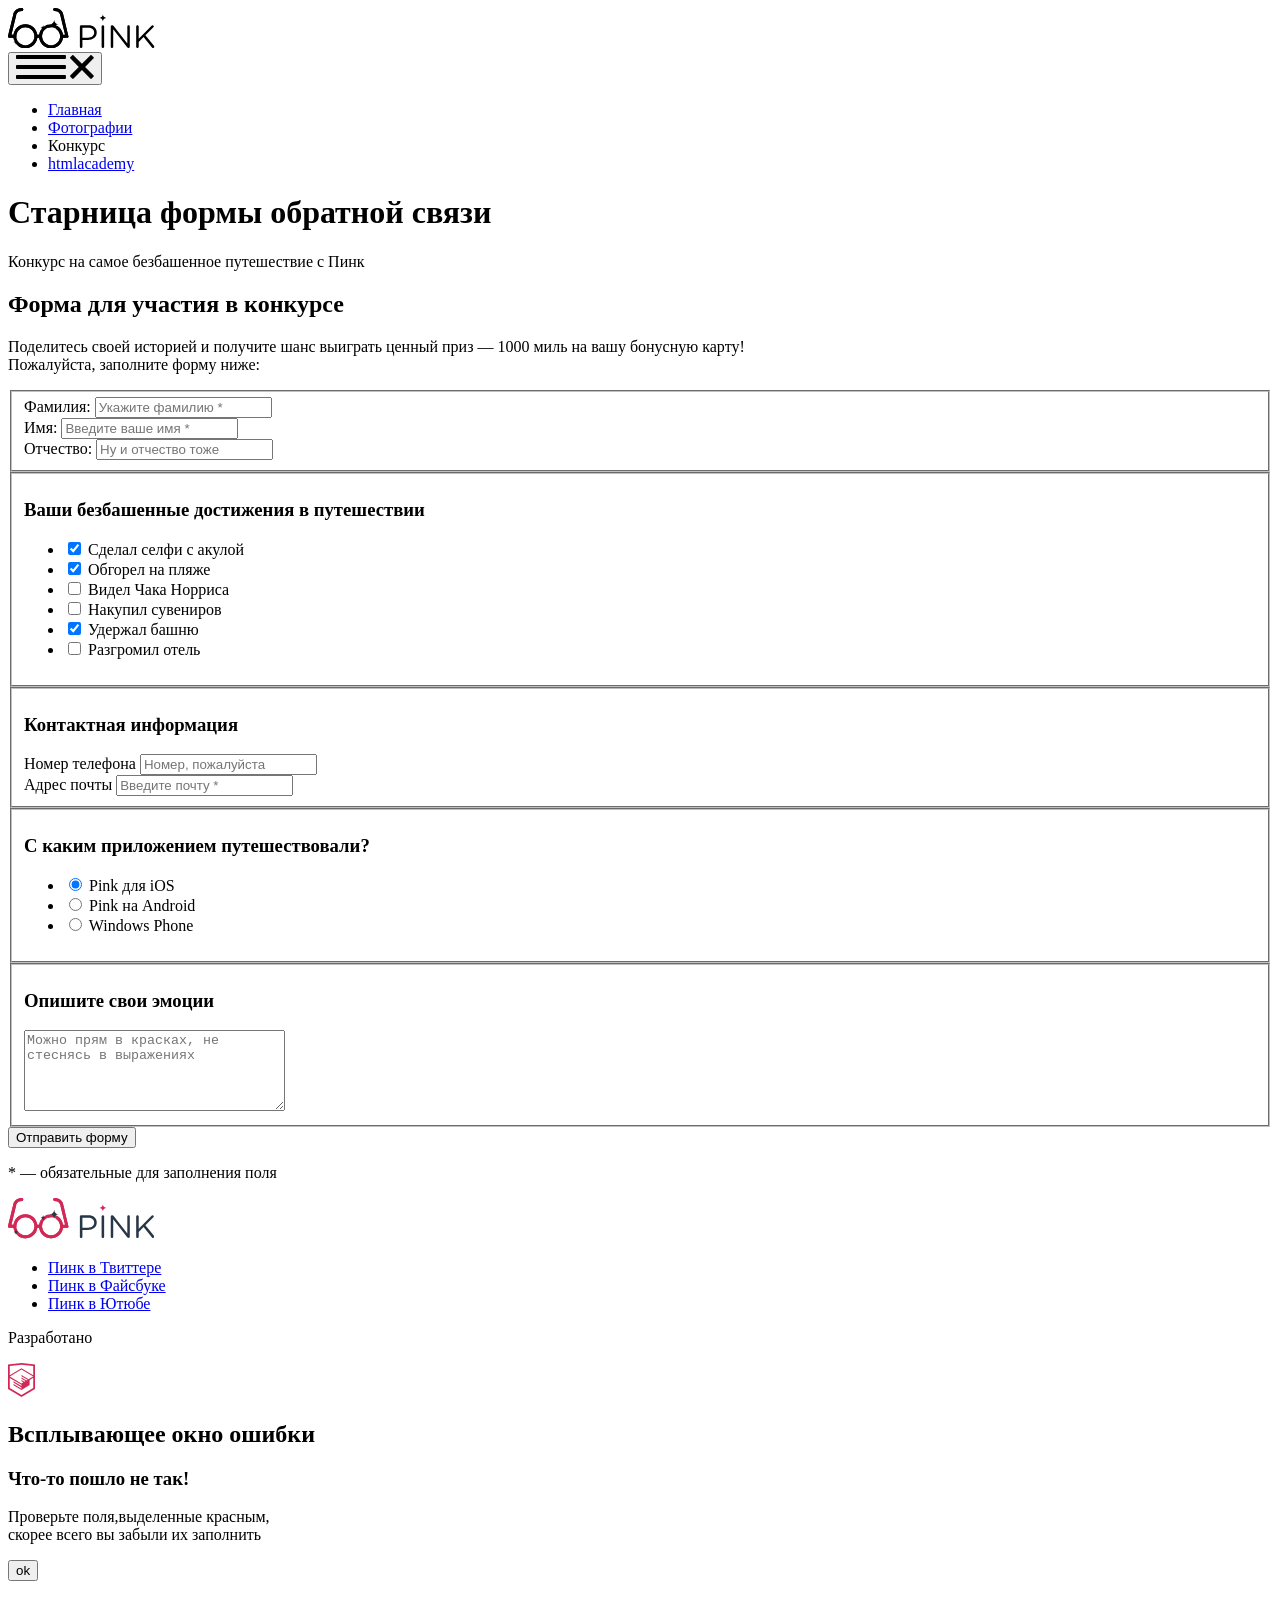
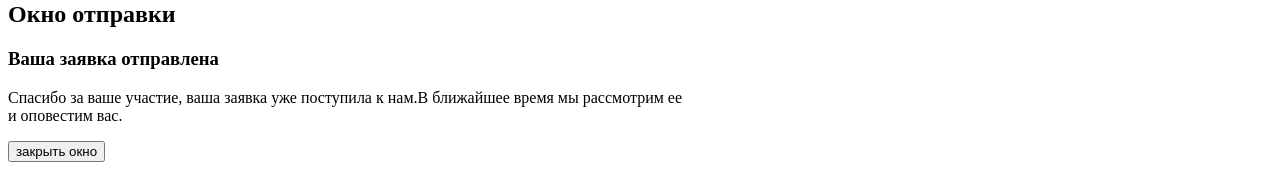
==== commit 24aa09ac: "Fixed all basic criteries" ====
--- a/source/form.html
+++ b/source/form.html
@@ -4,7 +4,7 @@
       <meta charset="UTF-8">
       <meta name="viewport" content="width=device-width, initial-scale=1">
       <title>Страница формы сайта фотоприложения для раскрашивания серых будней</title>
-      <link rel="stylesheet" href="css/style.css">
+      <link rel="stylesheet" href="css/style.min.css">
     </head>
     <body class="page-body">
       <header class="page-header">
@@ -156,7 +156,9 @@
                     </fieldset>
                     <fieldset class="form__textarea">
                         <h3 class="form__legend">Опишите свои эмоции</h3>
-                        <textarea class="form__input-textarea" rows="5" cols="30" name="comment-field"  placeholder="Можно прям в красках, не стеснясь в выражениях"></textarea>
+                        <label class="form__textarea-label">
+                          <textarea class="form__input-textarea" rows="5" cols="30" name="comment-field" placeholder="Можно прям в красках, не стеснясь в выражениях"></textarea>
+                        </label>
                     </fieldset>
                     <div class="form__button-wrapper">
                       <button class="form__button" type="submit">Отправить форму</button>
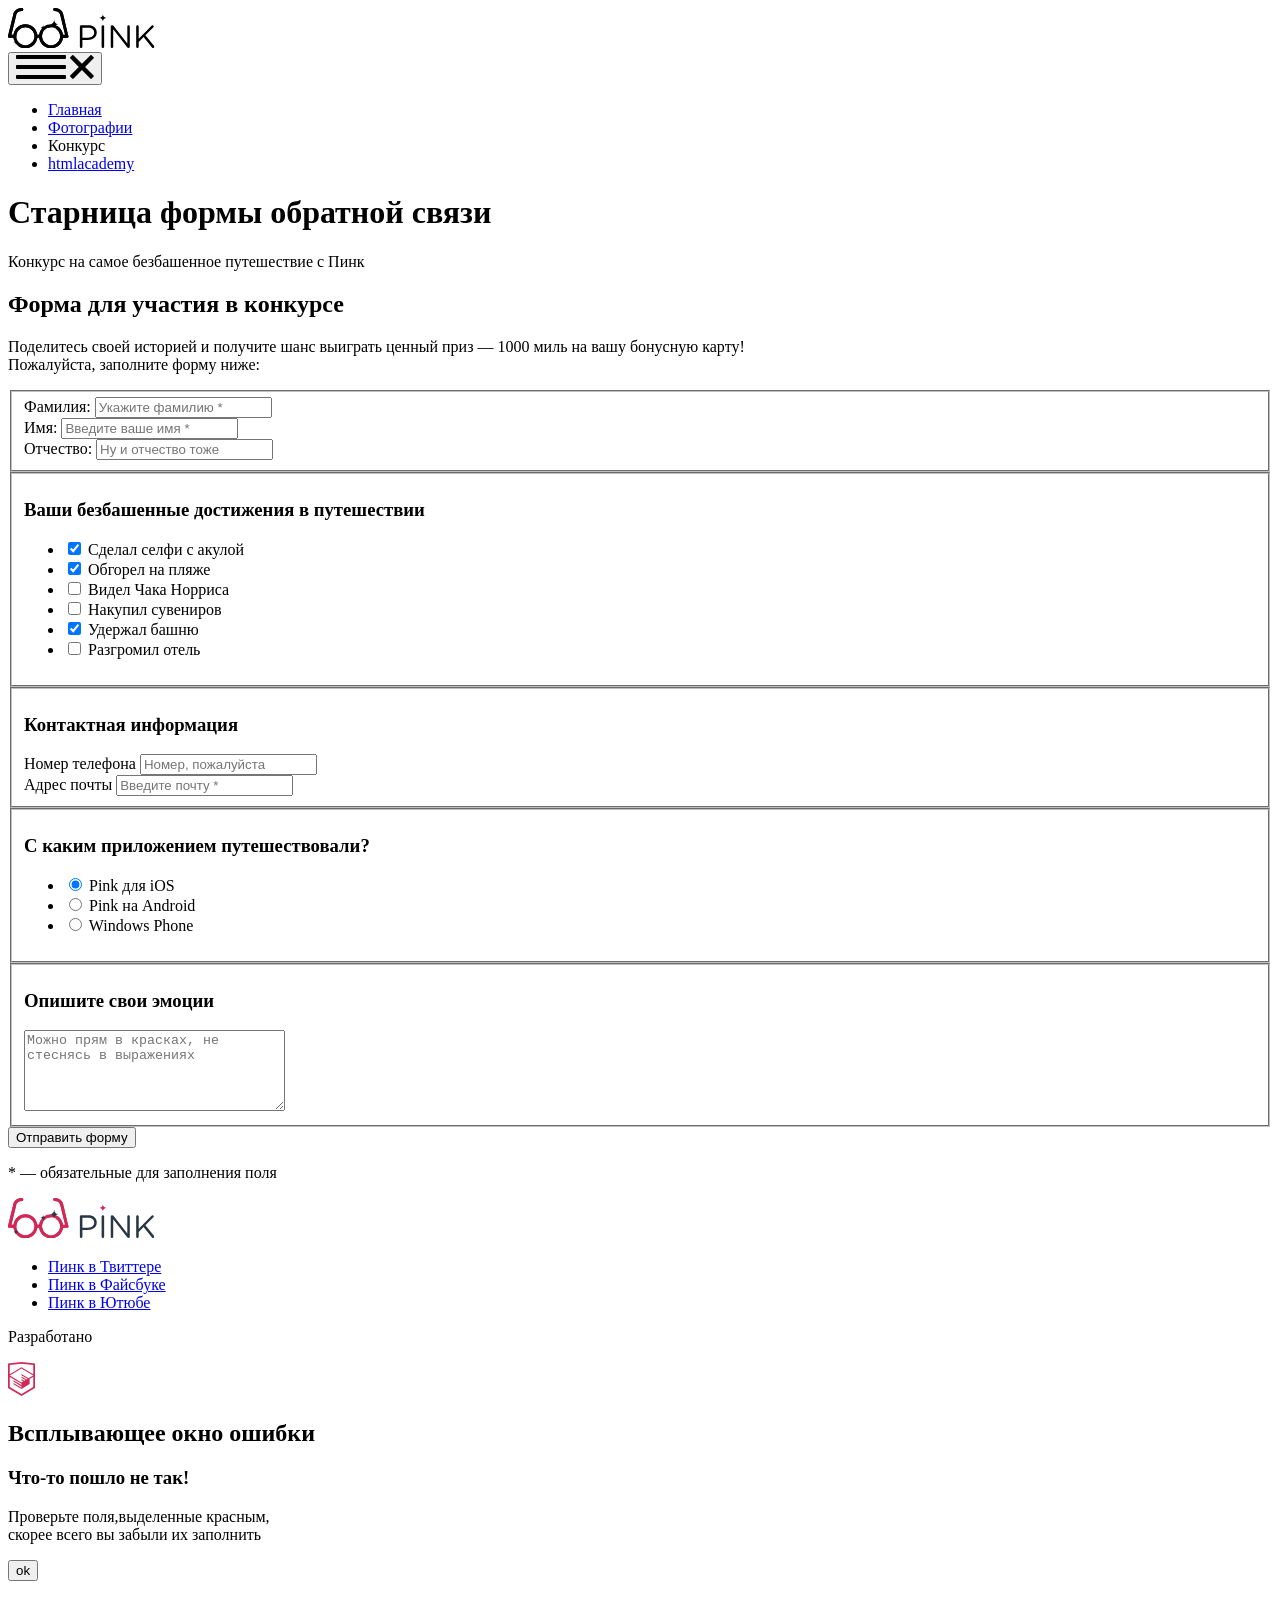
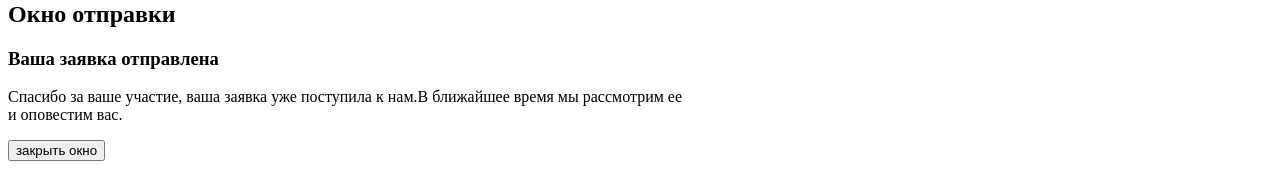
==== commit db37ccf9: "Ended Pink project" ====
--- a/source/form.html
+++ b/source/form.html
@@ -4,6 +4,7 @@
       <meta charset="UTF-8">
       <meta name="viewport" content="width=device-width, initial-scale=1">
       <title>Страница формы сайта фотоприложения для раскрашивания серых будней</title>
+      <link rel="preload" href="fonts/OpenSans.woff2" as="font">
       <link rel="stylesheet" href="css/style.min.css">
     </head>
     <body class="page-body">
@@ -38,7 +39,7 @@
             </a>
             <div class="main-nav__toggle-wrapper">
               <button class="main-nav__toggle" type="button">
-                <svg class="main-nav__svg main-nav__svg--burger" xmlns="http://www.w3.org/2000/svg" xmlns:xlink="http://www.w3.org/1999/xlink" x="0px" y="0px" width="49.945px" height="24.007px" viewBox="0 0 49.945 24.007" enable-background="new 0 0 49.945 24.007" xml:space="preserve">
+                <svg class="main-nav__svg main-nav__svg--burger" xmlns="http://www.w3.org/2000/svg" xmlns:xlink="http://www.w3.org/1999/xlink" x="0px" y="0px" width="50" height="24" viewBox="0 0 50 24" enable-background="new 0 0 49.945 24.007" xml:space="preserve">
                   <g id="miu">
                     <g id="editor_list_view_hambuger_menu_glyph">
                       <g>
@@ -47,7 +48,7 @@
                     </g>
                   </g>
                 </svg>
-                <svg class="main-nav__svg main-nav__svg--cross" xmlns="http://www.w3.org/2000/svg" xmlns:xlink="http://www.w3.org/1999/xlink" x="0px" y="0px" width="23.867px" height="23.867px" viewBox="0 0 23.867 23.867" enable-background="new 0 0 23.867 23.867" xml:space="preserve">
+                <svg class="main-nav__svg main-nav__svg--cross" xmlns="http://www.w3.org/2000/svg" xmlns:xlink="http://www.w3.org/1999/xlink" x="0px" y="0px" width="24" height="24" viewBox="0 0 24 24" enable-background="new 0 0 23.867 23.867" xml:space="preserve">
                   <path d="M15.087,11.933l8.56-8.559c0.293-0.293,0.293-0.768,0-1.061L21.554,0.22C21.414,0.079,21.223,0,21.023,0 c-0.199,0-0.391,0.079-0.529,0.22l-8.561,8.56l-8.56-8.56c-0.282-0.282-0.78-0.282-1.061,0L0.22,2.313 c-0.293,0.293-0.293,0.768,0,1.061l8.56,8.559l-8.56,8.559c-0.293,0.293-0.293,0.768,0,1.062l2.093,2.094 c0.141,0.142,0.331,0.22,0.53,0.22c0.199,0,0.39-0.078,0.53-0.22l8.561-8.56l8.56,8.56c0.141,0.142,0.332,0.22,0.53,0.22 c0.199,0,0.39-0.078,0.53-0.22l2.093-2.094c0.293-0.294,0.293-0.769,0-1.062L15.087,11.933z"/>
                 </svg>
               </button>
@@ -172,7 +173,7 @@
           <div class="wrapper-bottom">
             <div class="page-footer__logo">
               <a class="page-footer__logo-link" href="#">
-                <svg class="logo-footer" xmlns="http://www.w3.org/2000/svg" xmlns:xlink="http://www.w3.org/1999/xlink" x="0px" y="0px" width="146.3px" height="40.375px" viewBox="0 0 146.3 40.375" enable-background="new 0 0 146.3 40.375" xml:space="preserve">
+                <svg class="logo-footer" xmlns="http://www.w3.org/2000/svg" xmlns:xlink="http://www.w3.org/1999/xlink" x="0px" y="0px" width="146" height="40" viewBox="0 0 146 40" enable-background="new 0 0 146.3 40.375" xml:space="preserve">
                 <g class="logo-footer__sign">
                   <path fill="#283645" d="M71.874,18.661c0-0.708,0.58-1.288,1.256-1.288h7.18c5.087,0,8.436,2.704,8.436,7.146v0.063 c0,4.86-4.057,7.373-8.854,7.373h-5.475v6.825c0,0.708-0.58,1.287-1.289,1.287c-0.676,0-1.256-0.58-1.256-1.287L71.874,18.661 L71.874,18.661z M79.988,29.641c3.734,0,6.182-1.996,6.182-4.959v-0.062c0-3.221-2.414-4.894-6.053-4.894h-5.699v9.917h5.57V29.641 z"/>
                   <path fill="#283645" d="M93.603,18.5c0-0.708,0.579-1.288,1.255-1.288c0.709,0,1.288,0.58,1.288,1.288v20.283 c0,0.708-0.579,1.287-1.288,1.287c-0.676,0-1.255-0.579-1.255-1.287V18.5z"/>
